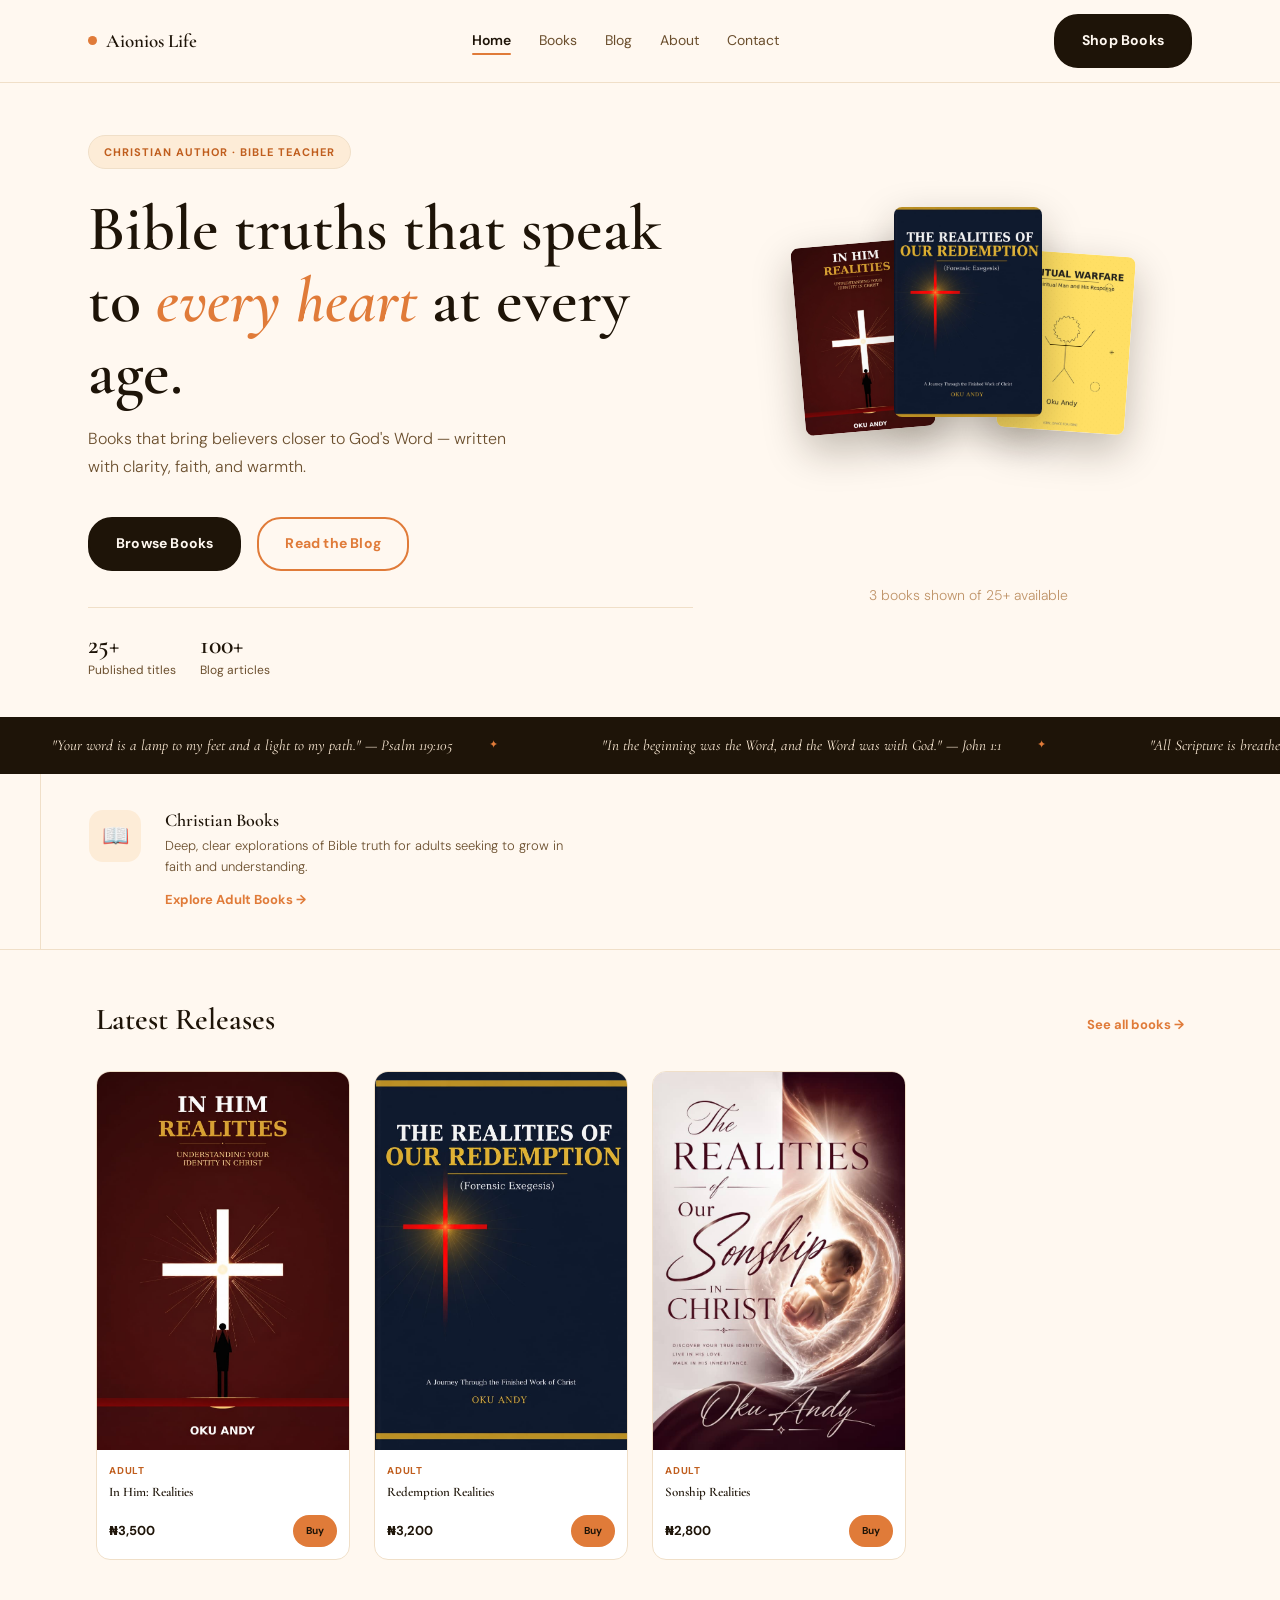
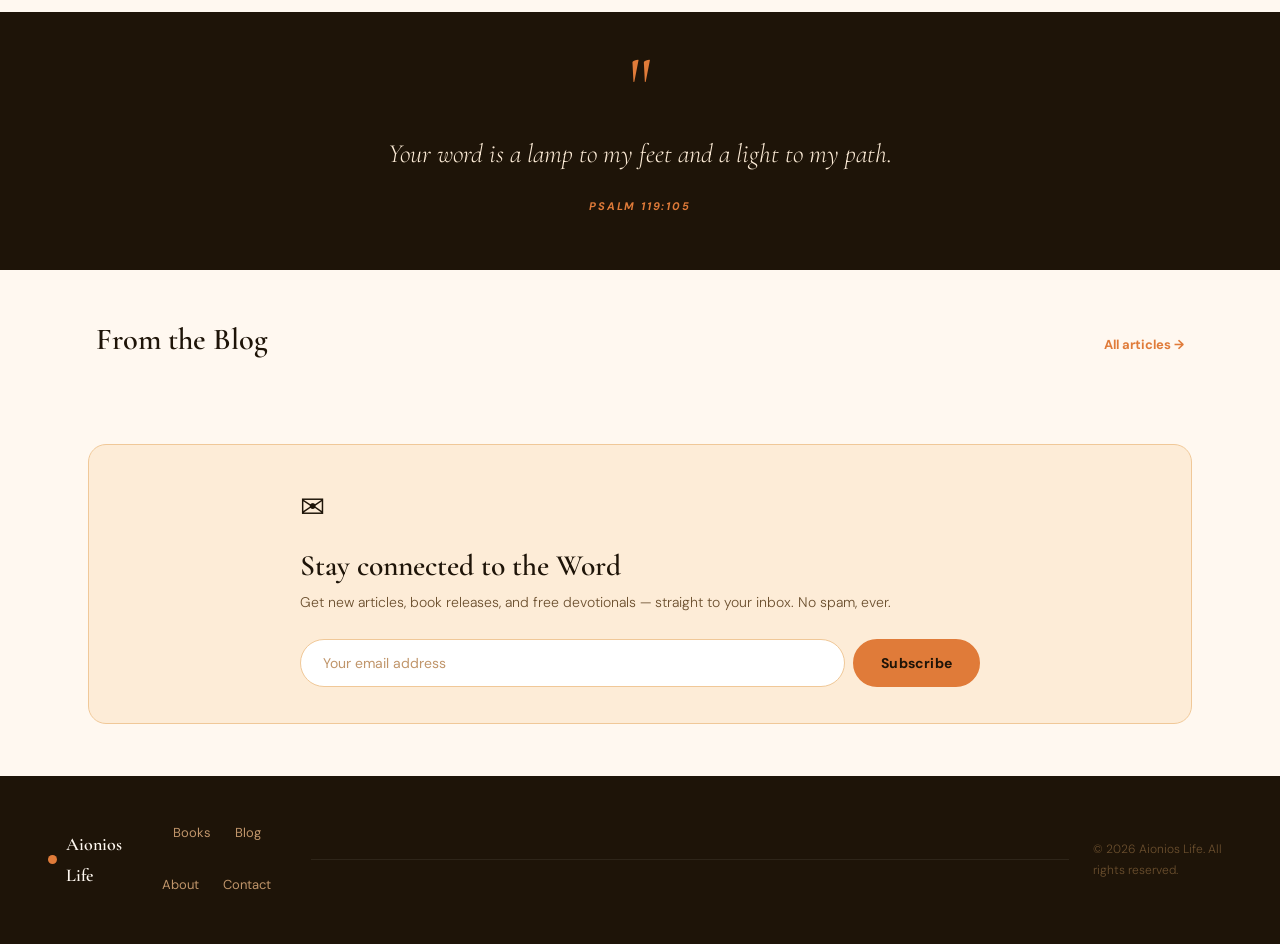
==== index.html @ 648981f2 "Initial commit: Aionios E-commerce and Blog project" ====
<!DOCTYPE html>
<html lang="en">
<head>
  <meta charset="UTF-8">
  <meta name="viewport" content="width=device-width, initial-scale=1.0">
  <title>Aionios Life — Bible Books for Adults | Nigerian Christian Author</title>
  <meta name="description" content="Aionios Life is the official website of a Nigerian Christian author. Discover Bible-based books for adult believers, read devotionals, and purchase directly.">
  <meta property="og:title" content="Aionios Life — Bible Books for Every Heart">
  <meta property="og:description" content="Bible truths that speak to every heart. Books for adult believers by a Nigerian Christian author.">
  <meta property="og:type" content="website">
  <link rel="preconnect" href="https://fonts.googleapis.com">
  <link rel="preconnect" href="https://fonts.gstatic.com" crossorigin>
  <link rel="stylesheet" href="css/style.css">
</head>
<body>

  <!-- ============================================================
       SITE HEADER / NAVIGATION
       ============================================================ -->
  <header class="site-header">
    <nav class="nav-inner" aria-label="Main navigation">
      <a href="index.html" class="nav-logo page-link" aria-label="Aionios Life — Home">
        <span class="logo-dot" aria-hidden="true"></span>
        Aionios Life
      </a>

      <!-- Desktop nav links (hidden on mobile) -->
      <div class="nav-links" role="list">
        <a href="index.html"   class="nav-link active page-link" role="listitem" aria-current="page">Home</a>
        <a href="books.html"   class="nav-link page-link" role="listitem">Books</a>
        <a href="blog.html"    class="nav-link page-link" role="listitem">Blog</a>
        <a href="about.html"   class="nav-link page-link" role="listitem">About</a>
        <a href="contact.html" class="nav-link page-link" role="listitem">Contact</a>
      </div>

      <a href="books.html" class="btn btn-primary nav-cta page-link">Shop Books</a>

      <!-- Hamburger (mobile only) -->
      <button class="nav-toggle" aria-label="Open menu" aria-expanded="false" aria-controls="mobileMenu" id="navToggle">
        <span class="nav-toggle-bar" aria-hidden="true"></span>
        <span class="nav-toggle-bar" aria-hidden="true"></span>
        <span class="nav-toggle-bar" aria-hidden="true"></span>
      </button>
    </nav>

    <!-- Mobile drawer -->
    <nav class="nav-mobile-menu closed" id="mobileMenu" aria-label="Mobile navigation" aria-hidden="true">
      <ul class="nav-mobile-links">
        <li><a href="index.html"   class="nav-mobile-link active page-link" aria-current="page">Home</a></li>
        <li><a href="books.html"   class="nav-mobile-link page-link">Books</a></li>
        <li><a href="blog.html"    class="nav-mobile-link page-link">Blog</a></li>
        <li><a href="about.html"   class="nav-mobile-link page-link">About</a></li>
        <li><a href="contact.html" class="nav-mobile-link page-link">Contact</a></li>
      </ul>
      <div class="nav-mobile-cta">
        <a href="books.html" class="btn btn-orange btn-block page-link">Shop Books</a>
      </div>
    </nav>
  </header>

  <!-- ============================================================
       MAIN CONTENT
       ============================================================ -->
  <main id="main-content">

    <!-- ── 1. HERO ────────────────────────────────────────────── -->
    <section class="hero" aria-labelledby="heroHeadline">
      <div class="hero-inner">

        <!-- Left: text content -->
        <div class="hero-left">
          <div class="hero-tag" aria-label="Author description">Christian Author · Bible Teacher</div>

          <h1 class="hero-headline" id="heroHeadline">
            Bible truths that speak to <em>every heart</em> at every age.
          </h1>

          <p class="hero-sub">
            Books that bring believers closer to God's Word — written with clarity, faith, and warmth.
          </p>

          <div class="hero-btns">
            <a href="books.html" class="btn btn-primary page-link">Browse Books</a>
            <a href="blog.html"  class="btn btn-secondary page-link">Read the Blog</a>
          </div>

          <!-- Stats row -->
          <div class="hero-stats" aria-label="Author statistics">
            <div class="hero-stat">
              <div class="hero-stat-num">25+</div>
              <div class="hero-stat-label">Published titles</div>
            </div>
            <!-- CHILDREN SECTION HIDDEN — restore hero-stat for book categories when re-enabled -->
            <div class="hero-stat">
              <div class="hero-stat-num">100+</div>
              <div class="hero-stat-label">Blog articles</div>
            </div>
          </div>
        </div>

        <!-- Right: book cover visual — real images, clickable -->
        <div class="hero-visual-wrap">
          <div class="hero-books" role="list" aria-label="Featured books">

            <!-- Book A — In Him Realities (tilted left) -->
            <a href="book-detail.html?slug=in-him-realities"
               class="hero-book hero-book--a page-link"
               role="listitem"
               aria-label="View In Him Realities">
              <img src="images/in him realities.jpeg"
                   alt="Book cover: In Him Realities"
                   loading="eager">
            </a>

            <!-- Book B — Redemption Realities (centre, front) -->
            <a href="book-detail.html?slug=redemption-realities"
               class="hero-book hero-book--b page-link"
               role="listitem"
               aria-label="View Redemption Realities">
              <img src="images/redemption realities.jpeg"
                   alt="Book cover: Redemption Realities"
                   loading="eager">
            </a>

            <!-- Book C — Spiritual Warfare (tilted right) -->
            <a href="book-detail.html?slug=spiritual-warfare"
               class="hero-book hero-book--c page-link"
               role="listitem"
               aria-label="View Spiritual Warfare">
              <img src="images/Spiritual warfare.jpeg"
                   alt="Book cover: Spiritual Warfare"
                   loading="eager">
            </a>

          </div>
          <p class="hero-book-caption">3 books shown of 25+ available</p>
        </div>


      </div>
    </section>

    <!-- ── 2. SCRIPTURE BANNER (MARQUEE) ──────────────────────── -->
    <div class="scripture-banner" aria-label="Scripture quote" role="marquee">
      <div class="marquee-track" aria-hidden="true">
        <!-- Quote repeated twice for seamless loop -->
        <span class="marquee-item">"Your word is a lamp to my feet and a light to my path." — Psalm 119:105</span>
        <span class="marquee-item">"In the beginning was the Word, and the Word was with God." — John 1:1</span>
        <span class="marquee-item">"All Scripture is breathed out by God and profitable for teaching." — 2 Timothy 3:16</span>
        <span class="marquee-item">"Your word is a lamp to my feet and a light to my path." — Psalm 119:105</span>
        <span class="marquee-item">"In the beginning was the Word, and the Word was with God." — John 1:1</span>
        <span class="marquee-item">"All Scripture is breathed out by God and profitable for teaching." — 2 Timothy 3:16</span>
      </div>
    </div>

    <!-- ── 3. CATEGORIES ──────────────────────────────────────── -->
    <section class="categories reveal" aria-labelledby="categoriesHeading">
      <h2 class="sr-only" id="categoriesHeading">Book Categories</h2>
      <div class="categories-inner">

        <!-- Adult books card -->
        <a href="books.html#adult-books" class="category-card page-link" aria-label="Explore Adult Christian Books">
          <div class="category-icon category-icon--adult" aria-hidden="true">📖</div>
          <div class="category-content">
            <h3 class="category-title">Christian Books</h3>
            <p class="category-desc">Deep, clear explorations of Bible truth for adults seeking to grow in faith and understanding.</p>
            <span class="category-link">Explore Adult Books →</span>
          </div>
        </a>

        <!-- CHILDREN'S BOOKS CATEGORY CARD — hidden per author request; restore when ready
        <a href="books.html#childrens-books" class="category-card page-link" aria-label="Explore Children's Books">
          <div class="category-icon category-icon--children" aria-hidden="true">🌟</div>
          <div class="category-content">
            <h3 class="category-title">Children's Books</h3>
            <p class="category-desc">Bright, simple stories that help children aged 3–10 encounter God's Word in a way they understand.</p>
            <span class="category-link">Explore Children's Books →</span>
          </div>
        </a>
        -->

      </div>
    </section>

    <!-- ── 4. FEATURED BOOKS ───────────────────────────────────── -->
    <section class="section-pad" aria-labelledby="featuredBooksTitle">
      <div class="container">
        <div class="section-header">
          <h2 class="section-title" id="featuredBooksTitle">Latest Releases</h2>
          <a href="books.html" class="section-link page-link">See all books →</a>
        </div>

        <div class="books-grid">

          <!-- Book 1 — In Him: Realities (real image) -->
          <a href="book-detail.html?slug=in-him-realities" class="book-card reveal-child page-link" data-category="adult">
            <div class="book-card-cover">
              <img src="images/in him realities.jpeg" alt="Book cover: In Him — Realities" loading="eager">
            </div>
            <div class="book-card-body">
              <span class="book-card-genre book-card-genre--adult">Adult</span>
              <h3 class="book-card-title">In Him: Realities</h3>
              <div class="book-card-footer">
                <span class="book-card-price">₦3,500</span>
                <span class="book-card-buy" aria-label="Buy In Him Realities">Buy</span>
              </div>
            </div>
          </a>

          <!-- Book 2 — Redemption Realities (real image) -->
          <a href="book-detail.html?slug=redemption-realities" class="book-card reveal-child page-link" data-category="adult">
            <div class="book-card-cover">
              <img src="images/redemption realities.jpeg" alt="Book cover: Redemption Realities" loading="eager">
            </div>
            <div class="book-card-body">
              <span class="book-card-genre book-card-genre--adult">Adult</span>
              <h3 class="book-card-title">Redemption Realities</h3>
              <div class="book-card-footer">
                <span class="book-card-price">₦3,200</span>
                <span class="book-card-buy" aria-label="Buy Redemption Realities">Buy</span>
              </div>
            </div>
          </a>

          <!-- Book 3 — Sonship Realities -->
          <a href="book-detail.html?slug=sonship-realities" class="book-card reveal-child page-link" data-category="adult">
            <div class="book-card-cover">
              <img src="images/sonship realities.jpeg" alt="Book cover: Sonship Realities" loading="eager">
            </div>
            <div class="book-card-body">
              <span class="book-card-genre book-card-genre--adult">Adult</span>
              <h3 class="book-card-title">Sonship Realities</h3>
              <div class="book-card-footer">
                <span class="book-card-price">₦2,800</span>
                <span class="book-card-buy" aria-label="Buy Sonship Realities">Buy</span>
              </div>
            </div>
          </a>

          <!-- CHILDREN'S BOOK CARDS — hidden per author request; restore when ready
          <a href="book-detail.html?slug=bible-tales-for-little-hearts" class="book-card reveal-child page-link" data-category="children">
            <div class="book-card-cover">
              <div class="book-cover-placeholder" style="background-color: #2a4a2e;">
                <div class="book-cover-placeholder-title" style="color: #c8e6c9;">Bible Tales for Little Hearts</div>
              </div>
            </div>
            <div class="book-card-body">
              <span class="book-card-genre book-card-genre--children">Children</span>
              <h3 class="book-card-title">Bible Tales for Little Hearts</h3>
              <div class="book-card-footer">
                <span class="book-card-price">₦2,000</span>
                <span class="book-card-buy" aria-label="Buy Bible Tales for Little Hearts">Buy</span>
              </div>
            </div>
          </a>

          <a href="book-detail.html?slug=gods-big-promise" class="book-card reveal-child page-link" data-category="children">
            <div class="book-card-cover">
              <div class="book-cover-placeholder" style="background-color: #c05e1e;">
                <div class="book-cover-placeholder-title" style="color: #fff8f0;">God's Big Promise</div>
              </div>
            </div>
            <div class="book-card-body">
              <span class="book-card-genre book-card-genre--children">Children</span>
              <h3 class="book-card-title">God's Big Promise</h3>
              <div class="book-card-footer">
                <span class="book-card-price">₦2,200</span>
                <span class="book-card-buy" aria-label="Buy God's Big Promise">Buy</span>
              </div>
            </div>
          </a>
          -->

        </div>
      </div>
    </section>

    <!-- ── 5. SCRIPTURE QUOTE BLOCK ───────────────────────────── -->
    <section class="scripture-quote reveal" aria-labelledby="quoteText">
      <div class="scripture-quote-inner">
        <span class="scripture-quote-mark" aria-hidden="true">"</span>
        <blockquote>
          <p class="scripture-quote-text" id="quoteText">
            Your word is a lamp to my feet and a light to my path.
          </p>
          <footer>
            <cite class="scripture-quote-ref">Psalm 119:105</cite>
          </footer>
        </blockquote>
      </div>
    </section>

    <!-- ── 6. BLOG PREVIEW ────────────────────────────────────── -->
    <section class="section-pad" aria-labelledby="blogPreviewTitle">
      <div class="container">
        <div class="section-header">
          <h2 class="section-title" id="blogPreviewTitle">From the Blog</h2>
          <a href="blog.html" class="section-link page-link">All articles →</a>
        </div>

        <div class="articles-grid" id="homeArticlesGrid">
        </div>
      </div>
    </section>

    <!-- ── 7. NEWSLETTER ──────────────────────────────────────── -->
    <section class="newsletter reveal" aria-labelledby="newsletterTitle">
      <div class="newsletter-inner">
        <span class="newsletter-icon" aria-hidden="true">✉️</span>
        <h2 class="newsletter-title" id="newsletterTitle">Stay connected to the Word</h2>
        <p class="newsletter-desc">Get new articles, book releases, and free devotionals — straight to your inbox. No spam, ever.</p>
        <!-- Replace action with your Mailchimp embed form URL -->
        <form class="newsletter-form" action="#mailchimp-action" method="post" id="newsletterForm" novalidate>
          <label for="newsletterEmail" class="sr-only">Your email address</label>
          <input
            type="email"
            id="newsletterEmail"
            name="EMAIL"
            class="newsletter-input"
            placeholder="Your email address"
            required
            aria-required="true"
          >
          <button type="submit" class="btn btn-orange">Subscribe</button>
        </form>
      </div>
    </section>

  </main>

  <!-- ============================================================
       SITE FOOTER
       ============================================================ -->
  <footer class="site-footer">
    <div class="footer-inner">
      <a href="index.html" class="footer-logo page-link" aria-label="Aionios Life — Home">
        <span class="logo-dot" aria-hidden="true"></span>
        Aionios Life
      </a>
      <nav class="footer-nav" aria-label="Footer navigation">
        <a href="books.html"   class="footer-link page-link">Books</a>
        <a href="blog.html"    class="footer-link page-link">Blog</a>
        <a href="about.html"   class="footer-link page-link">About</a>
        <a href="contact.html" class="footer-link page-link">Contact</a>
      </nav>
      <hr class="footer-divider">
      <p class="footer-copy">© 2026 Aionios Life. All rights reserved.</p>
    </div>
  </footer>

  <!-- ============================================================
       SCRIPTS
       nav.js runs on every page — mobile menu + scroll header
       ============================================================ -->
  <script src="js/home.js" defer></script>
  <script src="js/nav.js" defer></script>
  <script src="js/reveal.js" defer></script>

</body>
</html>
---- css/style.css ----
/* ============================================================
   AIONIOS LIFE — Shared Stylesheet
   Mobile-first. All breakpoints use min-width only.
   Fonts: Cormorant Garamond (serif) · DM Sans (body/UI)
   ============================================================ */

@import url('https://fonts.googleapis.com/css2?family=Cormorant+Garamond:ital,wght@0,400;0,500;0,600;1,400;1,600&family=DM+Sans:wght@300;400;500;700&display=swap');

/* ============================================================
   CSS Custom Properties
   ============================================================ */
:root {
  /* — Colors — */
  --color-cream:        #fff8f0;
  --color-cream-mid:    #fdf4ea;
  --color-cream-deep:   #fdecd7;
  --color-border:       #f0dfc8;
  --color-border-mid:   #f0c898;
  --color-ink:          #1e1408;
  --color-ink-mid:      #6b4f2e;
  --color-ink-light:    #c0956a;
  --color-orange:       #e07b39;
  --color-orange-dark:  #c05e1e;
  --color-orange-pale:  #fdecd7;
  --color-green-deep:   #2a4a2e;
  --color-green-pale:   #e8f5e9;

  /* — Typography — */
  --font-serif:  'Cormorant Garamond', Georgia, serif;
  --font-sans:   'DM Sans', system-ui, -apple-system, sans-serif;

  /* — Border Radius — */
  --radius-pill:    24px;
  --radius-card:    14px;
  --radius-book:    4px;
  --radius-avatar:  50%;
  --radius-section: 18px;

  /* — Spacing Scale — */
  --space-xs: 8px;
  --space-sm: 16px;
  --space-md: 24px;
  --space-lg: 36px;
  --space-xl: 52px;

  /* — Container — */
  --container-max: 1200px;
  --container-pad: var(--space-sm);

  /* — Sticky nav height — update this if nav padding changes —
     nav-inner padding: 14px top + 14px bottom + 48px min-height link
     + 1px border-bottom = 77px                                       */
  --header-height: 77px;
}

/* ============================================================
   Reset & Base
   ============================================================ */
*, *::before, *::after {
  box-sizing: border-box;
  margin: 0;
  padding: 0;
}

html {
  scroll-behavior: smooth;
}

body {
  font-family: var(--font-sans);
  background-color: var(--color-cream);
  color: var(--color-ink);
  font-size: 15px;
  line-height: 1.7;
  overflow-x: hidden;
  -webkit-font-smoothing: antialiased;
  -moz-osx-font-smoothing: grayscale;
}

/* Page transition fade-out — JS toggles this */
body.page-exit {
  opacity: 0;
  transition: opacity 0.3s ease;
}

img {
  width: 100%;
  height: auto;
  display: block;
}

a {
  color: inherit;
  text-decoration: none;
}

ul, ol {
  list-style: none;
}

button {
  font-family: var(--font-sans);
  cursor: pointer;
}

input, select, textarea {
  font-family: var(--font-sans);
}

/* ============================================================
   Typography
   ============================================================ */
h1, h2, h3, h4, h5, h6 {
  font-family: var(--font-serif);
  font-weight: 600;
  line-height: 1.2;
  color: var(--color-ink);
}

p {
  font-size: 15px;
  line-height: 1.75;
  color: var(--color-ink-mid);
  font-weight: 300;
}

/* ============================================================
   Utility Classes
   ============================================================ */
.container {
  width: 100%;
  max-width: var(--container-max);
  margin: 0 auto;
  padding: 0 var(--container-pad);
}

.sr-only {
  position: absolute;
  width: 1px;
  height: 1px;
  padding: 0;
  margin: -1px;
  overflow: hidden;
  clip: rect(0, 0, 0, 0);
  white-space: nowrap;
  border: 0;
}

.btn-block { width: 100%; }

/* Modifier variants — replace inline styles */
.container--narrow             { max-width: 740px; }
.section-title--spaced         { margin-bottom: var(--space-md); }
.page-hero--compact            { padding-bottom: var(--space-sm); }
.breadcrumb--spaced            { margin-bottom: var(--space-md); }
.contact-email-link            { color: var(--color-orange); transition: color 0.2s ease; }
.contact-email-link:hover      { color: var(--color-orange-dark); }

/* ============================================================
   @keyframes Animations
   ============================================================ */
@keyframes fadeUp {
  from {
    opacity: 0;
    transform: translateY(28px);
  }
  to {
    opacity: 1;
    transform: translateY(0);
  }
}

@keyframes marquee {
  from { transform: translateX(0); }
  to   { transform: translateX(-50%); }
}

@keyframes scaleIn {
  from { opacity: 0; transform: scale(0.94); }
  to   { opacity: 1; transform: scale(1); }
}

/* ============================================================
   Scroll Reveal — JS toggles .visible on scroll
   ============================================================ */
.reveal {
  opacity: 0;
  transform: translateY(32px);
  transition: opacity 0.6s ease, transform 0.6s ease;
}
.reveal.visible {
  opacity: 1;
  transform: translateY(0);
}

.reveal-child {
  opacity: 0;
  transform: translateY(24px);
  transition: opacity 0.5s ease, transform 0.5s ease;
}
.reveal-child.visible {
  opacity: 1;
  transform: translateY(0);
}
.reveal-child:nth-child(1) { transition-delay: 0s; }
.reveal-child:nth-child(2) { transition-delay: 0.1s; }
.reveal-child:nth-child(3) { transition-delay: 0.2s; }
.reveal-child:nth-child(4) { transition-delay: 0.3s; }
.reveal-child:nth-child(5) { transition-delay: 0.4s; }
.reveal-child:nth-child(6) { transition-delay: 0.5s; }

/* ============================================================
   Reduced Motion Override
   ============================================================ */
@media (prefers-reduced-motion: reduce) {
  *, *::before, *::after {
    animation-duration: 0.01ms !important;
    transition-duration: 0.01ms !important;
    animation-delay: 0s !important;
  }
}

/* ============================================================
   Buttons
   ============================================================ */
.btn {
  display: inline-flex;
  align-items: center;
  justify-content: center;
  gap: var(--space-xs);
  font-family: var(--font-sans);
  font-size: 14px;
  font-weight: 700;
  letter-spacing: 0.2px;
  padding: 13px 26px;
  border-radius: var(--radius-pill);
  border: 2px solid transparent;
  cursor: pointer;
  min-height: 48px;
  text-decoration: none;
  white-space: nowrap;
  transition: transform 0.2s ease, background-color 0.2s ease,
              box-shadow 0.2s ease, color 0.2s ease, border-color 0.2s ease;
}
.btn:hover  { transform: scale(1.03); }
.btn:active { transform: scale(0.98); }

.btn-primary {
  background-color: var(--color-ink);
  color: var(--color-cream);
  border-color: var(--color-ink);
}
.btn-primary:hover {
  background-color: #2e2010;
  border-color: #2e2010;
}

.btn-secondary {
  background-color: transparent;
  border-color: var(--color-orange);
  color: var(--color-orange);
}
.btn-secondary:hover {
  background-color: var(--color-orange-pale);
  border-color: var(--color-orange-dark);
  color: var(--color-orange-dark);
}

.btn-orange {
  background-color: var(--color-orange);
  color: var(--color-ink);
  border-color: var(--color-orange);
}
.btn-orange:hover {
  background-color: var(--color-orange-dark);
  border-color: var(--color-orange-dark);
  color: var(--color-cream);
  box-shadow: 0 4px 20px rgba(224, 123, 57, 0.35);
}

.btn-outline-dark {
  background-color: transparent;
  border-color: var(--color-ink);
  color: var(--color-ink);
}
.btn-outline-dark:hover {
  background-color: var(--color-ink);
  color: var(--color-cream);
}

/* ============================================================
   Site Header & Navigation
   ============================================================ */
.site-header {
  position: sticky;
  top: 0;
  z-index: 100;
  background-color: rgba(255, 248, 240, 0.97);
  backdrop-filter: blur(14px);
  -webkit-backdrop-filter: blur(14px);
  border-bottom: 1px solid var(--color-border);
}

/* to see the .scrolled state visually */
.site-header.scrolled { box-shadow: 0 2px 16px rgba(0,0,0,0.08); }

.nav-inner {
  display: flex;
  align-items: center;
  justify-content: space-between;
  padding: 14px var(--container-pad);
  max-width: var(--container-max);
  margin: 0 auto;
  gap: var(--space-sm);
}

.nav-logo {
  font-family: var(--font-serif);
  font-size: 19px;
  font-weight: 600;
  color: var(--color-ink);
  display: flex;
  align-items: center;
  gap: 9px;
  text-decoration: none;
  flex-shrink: 0;
  transition: opacity 0.2s ease;
}
.nav-logo:hover { opacity: 0.8; }

.logo-dot {
  width: 9px;
  height: 9px;
  border-radius: 50%;
  background-color: var(--color-orange);
  flex-shrink: 0;
  display: inline-block;
}

/* Desktop nav links — hidden on mobile, shown at 960px */
.nav-links {
  display: none;
  align-items: center;
  gap: 28px;
}

.nav-link {
  font-family: var(--font-sans);
  font-size: 14px;
  font-weight: 400;
  color: var(--color-ink-mid);
  text-decoration: none;
  transition: color 0.2s ease;
  min-height: 48px;
  display: inline-flex;
  align-items: center;
  position: relative;
}
.nav-link::after {
  content: '';
  position: absolute;
  bottom: 10px;
  left: 0;
  width: 0;
  height: 2px;
  background-color: var(--color-orange);
  border-radius: 2px;
  transition: width 0.25s ease;
}
.nav-link:hover        { color: var(--color-ink); }
.nav-link:hover::after { width: 100%; }
.nav-link.active {
  color: var(--color-ink);
  font-weight: 600;
}
.nav-link.active::after { width: 100%; }

/* Desktop nav CTA — hidden on mobile */
.nav-cta { display: none; }

/* Hamburger button */
.nav-toggle {
  background: none;
  border: none;
  cursor: pointer;
  padding: 10px;
  min-height: 48px;
  min-width: 48px;
  display: flex;
  flex-direction: column;
  align-items: center;
  justify-content: center;
  gap: 5px;
  border-radius: 10px;
  transition: background-color 0.2s ease;
}
.nav-toggle:hover { background-color: var(--color-cream-deep); }

.nav-toggle-bar {
  width: 22px;
  height: 2px;
  background-color: var(--color-ink);
  border-radius: 2px;
  display: block;
  transition: transform 0.3s ease, opacity 0.3s ease, width 0.3s ease;
}

/* Mobile drawer */
.nav-mobile-menu {
  max-height: 0;
  overflow: hidden;
  transition: max-height 0.4s ease;
  background-color: var(--color-cream);
  border-top: 1px solid var(--color-border);
}
.nav-mobile-menu.open { max-height: 400px; }

.nav-mobile-links {
  display: flex;
  flex-direction: column;
  padding: var(--space-xs) var(--container-pad) var(--space-sm);
}

.nav-mobile-link {
  font-family: var(--font-sans);
  font-size: 16px;
  font-weight: 400;
  color: var(--color-ink-mid);
  text-decoration: none;
  padding: 14px 0;
  border-bottom: 1px solid var(--color-border);
  transition: color 0.2s ease;
  min-height: 48px;
  display: flex;
  align-items: center;
}
.nav-mobile-link:hover  { color: var(--color-orange); }
.nav-mobile-link.active { color: var(--color-ink); font-weight: 600; }
.nav-mobile-link:last-of-type { border-bottom: none; }

.nav-mobile-cta {
  padding: var(--space-sm) var(--container-pad) var(--space-md);
}

/* ============================================================
   Site Footer
   ============================================================ */
.site-footer {
  background-color: var(--color-ink);
  padding: var(--space-lg) var(--container-pad);
}

.footer-inner {
  max-width: var(--container-max);
  margin: 0 auto;
  display: flex;
  flex-direction: column;
  align-items: center;
  gap: var(--space-md);
  text-align: center;
}

.footer-logo {
  font-family: var(--font-serif);
  font-size: 18px;
  font-weight: 600;
  color: var(--color-cream);
  display: flex;
  align-items: center;
  gap: 9px;
  text-decoration: none;
}

.footer-nav {
  display: flex;
  flex-wrap: wrap;
  justify-content: center;
  gap: var(--space-xs) var(--space-md);
}

.footer-link {
  font-size: 13px;
  color: var(--color-ink-light);
  text-decoration: none;
  transition: color 0.2s ease;
  min-height: 44px;
  display: inline-flex;
  align-items: center;
}
.footer-link:hover { color: var(--color-cream); }

.footer-divider {
  width: 100%;
  border: none;
  border-top: 1px solid rgba(255, 255, 255, 0.07);
}

.footer-copy {
  font-size: 12px;
  color: var(--color-ink-mid);
  font-weight: 300;
}

/* ============================================================
   Section Utilities
   ============================================================ */
.section-pad      { padding: var(--space-xl) var(--container-pad); }
.section-pad-sm   { padding: var(--space-lg) var(--container-pad); }

.section-header {
  display: flex;
  align-items: baseline;
  justify-content: space-between;
  margin-bottom: var(--space-md);
  gap: var(--space-sm);
}

.section-title {
  font-family: var(--font-serif);
  font-size: clamp(1.3rem, 4vw, 1.9rem);
  font-weight: 600;
  color: var(--color-ink);
}

.section-link {
  font-size: 13px;
  font-weight: 700;
  color: var(--color-orange);
  text-decoration: none;
  white-space: nowrap;
  transition: color 0.2s ease;
  min-height: 44px;
  display: inline-flex;
  align-items: center;
}
.section-link:hover { color: var(--color-orange-dark); }

.wave-divider {
  height: 4px;
  background: linear-gradient(90deg, var(--color-orange) 0%, #f0a060 50%, var(--color-cream-deep) 100%);
}

/* ============================================================
   Page Hero (sub-pages)
   ============================================================ */
.page-hero {
  background-color: var(--color-cream-mid);
  padding: var(--space-xl) var(--container-pad) var(--space-lg);
  border-bottom: 1px solid var(--color-border);
}

.page-hero-inner {
  max-width: var(--container-max);
  margin: 0 auto;
}

.breadcrumb {
  font-size: 12px;
  color: var(--color-ink-light);
  margin-bottom: var(--space-sm);
  font-weight: 400;
  display: flex;
  align-items: center;
  gap: 6px;
  flex-wrap: wrap;
}
.breadcrumb a {
  color: var(--color-orange);
  text-decoration: none;
  transition: color 0.2s ease;
}
.breadcrumb a:hover { text-decoration: underline; }

.page-hero-title {
  font-family: var(--font-serif);
  font-size: clamp(2rem, 6vw, 3.2rem);
  font-weight: 600;
  color: var(--color-ink);
  margin-bottom: var(--space-sm);
}

.page-hero-desc {
  font-size: 16px;
  color: var(--color-ink-mid);
  font-weight: 300;
  max-width: 520px;
  line-height: 1.7;
}

/* ============================================================
   Hero Section (index.html)
   ============================================================ */
.hero {
  max-width: var(--container-max);
  margin: 0 auto;
  padding: var(--space-xl) var(--container-pad) var(--space-lg);
}

.hero-inner {
  display: flex;
  flex-direction: column;
  gap: var(--space-lg);
}

/* Page-load animations — staggered fadeUp */
.hero-tag {
  display: inline-flex;
  align-items: center;
  gap: 7px;
  background-color: var(--color-cream-deep);
  border: 1px solid var(--color-border);
  color: var(--color-orange-dark);
  font-size: 11px;
  font-weight: 700;
  letter-spacing: 1px;
  text-transform: uppercase;
  padding: 7px 15px;
  border-radius: var(--radius-pill);
  margin-bottom: var(--space-md);
  animation: fadeUp 0.7s ease both;
  animation-delay: 0s;
  align-self: flex-start;
}

.hero-headline {
  font-family: var(--font-serif);
  font-size: clamp(2.3rem, 7.5vw, 4rem);
  font-weight: 600;
  line-height: 1.12;
  color: var(--color-ink);
  margin-bottom: var(--space-sm);
  animation: fadeUp 0.7s ease both;
  animation-delay: 0.15s;
}

.hero-headline em {
  color: var(--color-orange);
  font-style: italic;
}

.hero-sub {
  font-size: 16px;
  line-height: 1.78;
  color: var(--color-ink-mid);
  font-weight: 300;
  max-width: 430px;
  margin-bottom: var(--space-lg);
  animation: fadeUp 0.7s ease both;
  animation-delay: 0.3s;
}

.hero-btns {
  display: flex;
  flex-wrap: wrap;
  gap: var(--space-sm);
  margin-bottom: var(--space-lg);
  animation: fadeUp 0.7s ease both;
  animation-delay: 0.45s;
}

.hero-stats {
  display: flex;
  gap: var(--space-md);
  padding-top: var(--space-md);
  border-top: 1px solid var(--color-border);
}

.hero-stat-num {
  font-family: var(--font-serif);
  font-size: 26px;
  font-weight: 600;
  color: var(--color-ink);
  line-height: 1;
}

.hero-stat-label {
  font-size: 12px;
  color: var(--color-ink-mid);
  font-weight: 400;
  margin-top: 2px;
}

/* CSS Book spines (pure CSS — no images) */
.hero-visual-wrap {
  display: flex;
  flex-direction: column;
  align-items: center;
  gap: var(--space-sm);
  animation: fadeUp 0.7s ease both;
  animation-delay: 0.3s;
}

.hero-books {
  position: relative;
  width: 340px;
  height: 360px;
  flex-shrink: 0;
}

/* Each hero book is now an <a> link containing a cover <img> */
.hero-book {
  position: absolute;
  border-radius: 8px;
  overflow: hidden;                              /* clips the image to the rounded corners */
  box-shadow: 0 16px 40px rgba(30, 20, 8, 0.28);
  display: block;
  transition: transform 0.3s ease, box-shadow 0.3s ease;
  cursor: pointer;
}

/* Hero covers — fill the card completely */
.hero-book img {
  width: 100%;
  height: 100%;
  object-fit: cover;
  display: block;
}

/* Lift effect on hover */
.hero-book:hover {
  box-shadow: 0 24px 52px rgba(30, 20, 8, 0.38);
  transform: translateY(-6px) !important;        /* override the rotate so it lifts cleanly */
}

/* Individual book sizes & positions */
.hero-book--a {
  width: 130px;
  height: 188px;
  left: 0;
  top: 36px;
  transform: rotate(-5deg);
}

.hero-book--b {
  width: 148px;
  height: 210px;
  left: 96px;
  top: 0;
  z-index: 2;
}

.hero-book--c {
  width: 128px;
  height: 178px;
  left: 204px;
  top: 46px;
  transform: rotate(4deg);
}

.hero-book-caption {
  font-family: var(--font-sans);
  font-size: 14px;
  font-style: normal;
  color: var(--color-ink-light);
  text-align: center;
}

/* ============================================================
   Scripture Banner (Marquee)
   ============================================================ */
.scripture-banner {
  background-color: var(--color-ink);
  overflow: hidden;
  white-space: nowrap;
  padding: 16px 0;
  /* border-top: 3px solid var(--color-orange);
  border-bottom: 3px solid var(--color-orange); */
}

.marquee-track {
  display: flex;
  animation: marquee 28s linear infinite;
  width: max-content;
}

.marquee-item {
  font-family: var(--font-serif);
  font-size: 15px;
  font-style: italic;
  color: var(--color-cream-deep);
  padding: 0 var(--space-xl);
  display: inline-flex;
  align-items: center;
  gap: var(--space-lg);
}

.marquee-item::after {
  content: '✦';
  color: var(--color-orange);
  font-style: normal;
  font-size: 11px;
}

/* ============================================================
   Category Cards
   ============================================================ */
.categories {
  border-bottom: 1px solid var(--color-border);
}

.categories-inner {
  max-width: var(--container-max);
  margin: 0 auto;
  display: grid;
  grid-template-columns: 1fr;
}

.category-card {
  padding: var(--space-lg) var(--container-pad);
  display: flex;
  align-items: flex-start;
  gap: var(--space-md);
  border-bottom: 1px solid var(--color-border);
  cursor: pointer;
  transition: background-color 0.25s ease;
  text-decoration: none;
  min-height: 48px;
}
.category-card:hover     { background-color: var(--color-cream-mid); }
.category-card:last-child { border-bottom: none; }

.category-icon {
  width: 52px;
  height: 52px;
  border-radius: var(--radius-card);
  display: flex;
  align-items: center;
  justify-content: center;
  font-size: 22px;
  flex-shrink: 0;
}
.category-icon--adult    { background-color: var(--color-orange-pale); }
.category-icon--children { background-color: var(--color-green-pale); }

.category-content { flex: 1; }

.category-title {
  font-family: var(--font-serif);
  font-size: 18px;
  font-weight: 600;
  color: var(--color-ink);
  margin-bottom: 4px;
}

.category-desc {
  font-size: 13px;
  color: var(--color-ink-mid);
  line-height: 1.6;
  font-weight: 300;
  margin-bottom: 10px;
}

.category-link {
  font-size: 13px;
  font-weight: 700;
  color: var(--color-orange);
  display: inline-flex;
  align-items: center;
  gap: 4px;
  transition: color 0.2s ease, gap 0.2s ease;
}
.category-card:hover .category-link { color: var(--color-orange-dark); gap: 8px; }

/* ============================================================
   Books Grid & Cards
   ============================================================ */
.books-grid {
  display: grid;
  grid-template-columns: repeat(2, 1fr);
  gap: var(--space-sm);
}

.book-card {
  background-color: white;
  border-radius: var(--radius-card);
  border: 1px solid var(--color-border);
  overflow: hidden;
  cursor: pointer;
  transition: transform 0.3s ease, box-shadow 0.3s ease;
  text-decoration: none;
  display: flex;
  flex-direction: column;
}
.book-card:hover {
  transform: translateY(-6px);
  box-shadow: 0 14px 36px rgba(30, 20, 8, 0.12);
}

.book-card-cover {
  width: 100%;
  overflow: hidden;
  position: relative;
  display: flex;
  align-items: center;
  justify-content: center;
  background-color: var(--color-cream-mid); /* neutral bg for contain letterboxing */
}

.book-card-cover img {
  width: 100%;
  height: auto;          /* let the image determine its own height — no cropping */
  object-fit: contain;
  display: block;
}

/* Coloured placeholder cover (for books without photos) */
.book-cover-placeholder {
  width: 100%;
  height: 100%;
  display: flex;
  flex-direction: column;
  align-items: center;
  justify-content: center;
  padding: var(--space-sm);
  gap: 8px;
}

.book-cover-placeholder-title {
  font-family: var(--font-serif);
  font-size: 11px;
  text-align: center;
  line-height: 1.4;
  letter-spacing: 0.3px;
}

.book-card-body {
  padding: 12px;
  flex: 1;
  display: flex;
  flex-direction: column;
  gap: 5px;
}

.book-card-genre {
  font-size: 10px;
  font-weight: 700;
  letter-spacing: 0.8px;
  text-transform: uppercase;
}
.book-card-genre--adult    { color: var(--color-orange-dark); }
.book-card-genre--children { color: var(--color-green-deep); }

.book-card-title {
  font-family: var(--font-serif);
  font-size: 13px;
  font-weight: 600;
  color: var(--color-ink);
  line-height: 1.35;
}

.book-card-footer {
  display: flex;
  justify-content: space-between;
  align-items: center;
  margin-top: auto;
  padding-top: 8px;
}

.book-card-price {
  font-size: 13px;
  font-weight: 700;
  color: var(--color-ink);
  font-family: var(--font-sans);
}

.book-card-buy {
  font-family: var(--font-sans);
  font-size: 10px;
  font-weight: 700;
  background-color: var(--color-orange);
  color: var(--color-ink);
  padding: 6px 13px;
  border-radius: var(--radius-pill);
  border: none;
  cursor: pointer;
  min-height: 32px;
  display: inline-flex;
  align-items: center;
  transition: background-color 0.2s ease, color 0.2s ease;
  text-decoration: none;
}
.book-card-buy:hover {
  background-color: var(--color-orange-dark);
  color: var(--color-cream);
}

/* Books page sections */
.books-section {
  max-width: var(--container-max);
  margin: 0 auto;
  padding: var(--space-lg) var(--container-pad);
}

.books-section-label {
  font-family: var(--font-sans);
  font-size: 11px;
  font-weight: 700;
  letter-spacing: 1.5px;
  text-transform: uppercase;
  color: var(--color-ink-light);
  margin-bottom: var(--space-md);
  display: flex;
  align-items: center;
  gap: var(--space-sm);
}
.books-section-label::after {
  content: '';
  flex: 1;
  height: 1px;
  background-color: var(--color-border);
}

/* ============================================================
   Filter Bar
   ============================================================ */
.filter-bar {
  background-color: var(--color-cream);
  border-top: 1px solid var(--color-border);
  border-bottom: 1px solid var(--color-border);
  position: sticky;
  top: var(--header-height);
  z-index: 90;
  padding: var(--space-sm) var(--container-pad);
}

.filter-inner {
  max-width: var(--container-max);
  margin: 0 auto;
  display: flex;
  flex-wrap: wrap;
  gap: var(--space-xs);
}

.filter-btn {
  font-family: var(--font-sans);
  font-size: 13px;
  font-weight: 600;
  color: var(--color-ink-mid);
  background-color: white;
  border: 1.5px solid var(--color-border);
  border-radius: var(--radius-pill);
  padding: 8px 18px;
  cursor: pointer;
  min-height: 40px;
  transition: all 0.2s ease;
}
.filter-btn:hover {
  border-color: var(--color-orange);
  color: var(--color-orange);
}
.filter-btn.active {
  background-color: var(--color-ink);
  border-color: var(--color-ink);
  color: var(--color-cream);
}

/* ============================================================
   Scripture Quote Block
   ============================================================ */
.scripture-quote {
  background-color: var(--color-ink);
  padding: var(--space-xl) var(--container-pad);
  text-align: center;
}

.scripture-quote-inner {
  max-width: 640px;
  margin: 0 auto;
}

.scripture-quote-mark {
  font-family: var(--font-serif);
  font-size: 80px;
  color: var(--color-orange);
  line-height: 0.55;
  display: block;
  margin-bottom: var(--space-md);
}

.scripture-quote-text {
  font-family: var(--font-serif);
  font-size: clamp(1.2rem, 3.5vw, 1.65rem);
  font-style: italic;
  color: var(--color-cream-deep);
  line-height: 1.72;
  margin-bottom: var(--space-sm);
}

.scripture-quote-ref {
  font-size: 11px;
  font-weight: 700;
  letter-spacing: 1.8px;
  text-transform: uppercase;
  color: var(--color-orange);
}

/* ============================================================
   Blog / Article Cards
   ============================================================ */
.articles-grid {
  display: grid;
  grid-template-columns: 1fr;
  gap: var(--space-sm);
}

.article-card {
  background-color: white;
  border-radius: var(--radius-card);
  border: 1px solid var(--color-border);
  overflow: hidden;
  transition: transform 0.3s ease, box-shadow 0.3s ease;
  text-decoration: none;
  display: flex;
  flex-direction: column;
}
.article-card:hover {
  transform: translateY(-4px);
  box-shadow: 0 8px 28px rgba(30, 20, 8, 0.1);
}

.article-card-image {
  width: 100%;
  aspect-ratio: 16 / 9;
  overflow: hidden;
  display: flex;
  align-items: center;
  justify-content: center;
  flex-shrink: 0;
}
.article-card-image img { object-fit: cover; height: 100%; }

.article-card-body {
  padding: 16px;
  flex: 1;
  display: flex;
  flex-direction: column;
  gap: 7px;
}

.article-card-tag {
  display: inline-block;
  font-size: 10px;
  font-weight: 700;
  letter-spacing: 0.5px;
  text-transform: uppercase;
  padding: 4px 10px;
  border-radius: var(--radius-pill);
  align-self: flex-start;
}
.article-card-tag--bible-study { background-color: var(--color-cream-deep); color: var(--color-orange-dark); }
.article-card-tag--devotional  { background-color: var(--color-cream-deep); color: var(--color-orange-dark); }
.article-card-tag--parents     { background-color: var(--color-green-pale);  color: var(--color-green-deep);  }
.article-card-tag--faith       { background-color: var(--color-cream-mid);   color: var(--color-ink-mid);     }

.article-card-title {
  font-family: var(--font-serif);
  font-size: 15px;
  font-weight: 600;
  color: var(--color-ink);
  line-height: 1.4;
}

.article-card-meta {
  font-size: 11px;
  color: var(--color-ink-light);
  font-weight: 400;
  margin-top: auto;
}

/* Featured article (blog.html) */
.featured-article {
  background-color: white;
  border-radius: var(--radius-card);
  border: 1px solid var(--color-border);
  overflow: hidden;
  margin-bottom: var(--space-md);
  text-decoration: none;
  display: block;
  transition: box-shadow 0.3s ease;
}
.featured-article:hover {
  box-shadow: 0 14px 44px rgba(30, 20, 8, 0.12);
}

.featured-article-image {
  width: 100%;
  aspect-ratio: 16 / 8;
  overflow: hidden;
  display: flex;
  align-items: center;
  justify-content: center;
}

.featured-article-body { padding: var(--space-md); }

.featured-article-title {
  font-family: var(--font-serif);
  font-size: clamp(1.2rem, 4vw, 1.85rem);
  font-weight: 600;
  color: var(--color-ink);
  line-height: 1.28;
  margin: var(--space-sm) 0;
}

.featured-article-excerpt {
  font-size: 14px;
  color: var(--color-ink-mid);
  font-weight: 300;
  line-height: 1.72;
  margin-bottom: var(--space-sm);
}

.featured-article-meta {
  font-size: 12px;
  color: var(--color-ink-light);
}

/* ============================================================
   Newsletter Section
   ============================================================ */
.newsletter {
  margin: 0 var(--container-pad) var(--space-xl);
  background-color: var(--color-cream-deep);
  border-radius: var(--radius-section);
  padding: var(--space-lg) var(--space-md);
  border: 1px solid var(--color-border-mid);
}

.newsletter-inner {
  max-width: 680px;
  margin: 0 auto;
}

.newsletter-icon {
  font-size: 30px;
  margin-bottom: var(--space-sm);
  display: block;
}

.newsletter-title {
  font-family: var(--font-serif);
  font-size: clamp(1.3rem, 4vw, 1.85rem);
  font-weight: 600;
  color: var(--color-ink);
  margin-bottom: var(--space-xs);
}

.newsletter-desc {
  font-size: 14px;
  color: var(--color-ink-mid);
  font-weight: 300;
  margin-bottom: var(--space-md);
  line-height: 1.68;
}

.newsletter-form {
  display: flex;
  flex-direction: column;
  gap: var(--space-xs);
}

.newsletter-input {
  flex: 1;
  border: 1.5px solid var(--color-border-mid);
  background-color: white;
  border-radius: var(--radius-pill);
  padding: 13px 22px;
  font-size: 14px;
  font-family: var(--font-sans);
  color: var(--color-ink);
  min-height: 48px;
  outline: none;
  transition: border-color 0.2s ease;
}
.newsletter-input:focus { border-color: var(--color-orange); }
.newsletter-input::placeholder { color: var(--color-ink-light); }

/* ============================================================
   Purchase Modal
   ============================================================ */
.purchase-modal {
  position: fixed;
  inset: 0;
  background-color: rgba(30, 20, 8, 0.75);
  z-index: 1000;
  display: flex;
  align-items: center;
  justify-content: center;
  padding: var(--space-sm);
  opacity: 1;
  transition: opacity 0.3s ease;
}
.purchase-modal.hidden {
  opacity: 0;
  pointer-events: none;
}

.purchase-modal-card {
  background-color: white;
  border-radius: 18px;
  padding: var(--space-lg);
  width: 100%;
  max-width: 460px;
  max-height: 90vh;
  overflow-y: auto;
  transform: scale(1);
  transition: transform 0.3s ease;
  position: relative;
}
.purchase-modal.hidden .purchase-modal-card { transform: scale(0.95); }

.modal-close {
  position: absolute;
  top: var(--space-sm);
  right: var(--space-sm);
  background-color: var(--color-cream-deep);
  border: none;
  border-radius: 50%;
  width: 36px;
  height: 36px;
  display: flex;
  align-items: center;
  justify-content: center;
  cursor: pointer;
  font-size: 18px;
  line-height: 1;
  color: var(--color-ink-mid);
  transition: background-color 0.2s ease;
}
.modal-close:hover { background-color: var(--color-border); }

.modal-book-title {
  font-family: var(--font-serif);
  font-size: 21px;
  font-weight: 600;
  color: var(--color-ink);
  margin-bottom: 4px;
  padding-right: var(--space-lg);
}

.modal-price {
  font-family: var(--font-serif);
  font-size: 26px;
  font-weight: 600;
  color: var(--color-orange);
  margin-bottom: var(--space-md);
}

.modal-step {
  font-size: 11px;
  font-weight: 700;
  letter-spacing: 1px;
  text-transform: uppercase;
  color: var(--color-ink-light);
  margin-bottom: var(--space-xs);
}

.bank-details {
  background-color: var(--color-cream-mid);
  border: 1px solid var(--color-border);
  border-radius: var(--radius-card);
  padding: var(--space-xs) var(--space-md);
  margin-bottom: var(--space-md);
}

.bank-row {
  display: flex;
  justify-content: space-between;
  align-items: center;
  padding: 9px 0;
  border-bottom: 1px solid var(--color-border);
}
.bank-row:last-child { border-bottom: none; }

.bank-label {
  font-size: 12px;
  color: var(--color-ink-light);
  font-weight: 400;
}

.bank-value {
  font-size: 14px;
  font-weight: 700;
  color: var(--color-ink);
  text-align: right;
}

.modal-email-label {
  font-size: 13px;
  font-weight: 600;
  color: var(--color-ink);
  margin-bottom: var(--space-xs);
  display: block;
}

.modal-email-input {
  width: 100%;
  border: 1.5px solid var(--color-border-mid);
  border-radius: var(--radius-pill);
  padding: 13px 20px;
  font-size: 14px;
  font-family: var(--font-sans);
  color: var(--color-ink);
  min-height: 48px;
  outline: none;
  margin-bottom: var(--space-md);
  transition: border-color 0.2s ease;
  display: block;
}
.modal-email-input:focus { border-color: var(--color-orange); }
.modal-email-input::placeholder { color: var(--color-ink-light); }

.confirm-transfer-btn { width: 100%; justify-content: center; }

/* Payment Confirmation overlay */
.payment-confirmation {
  position: fixed;
  inset: 0;
  background-color: rgba(30, 20, 8, 0.8);
  z-index: 1001;
  display: flex;
  align-items: center;
  justify-content: center;
  padding: var(--space-sm);
  opacity: 1;
  transition: opacity 0.3s ease;
}
.payment-confirmation.hidden {
  opacity: 0;
  pointer-events: none;
}

.payment-confirmation-card {
  background-color: white;
  border-radius: 18px;
  padding: var(--space-xl);
  width: 100%;
  max-width: 400px;
  text-align: center;
  animation: scaleIn 0.35s ease both;
}

.confirmation-icon {
  font-size: 50px;
  display: block;
  margin-bottom: var(--space-md);
}

.confirmation-title {
  font-family: var(--font-serif);
  font-size: 24px;
  font-weight: 600;
  color: var(--color-ink);
  margin-bottom: var(--space-sm);
}

.confirmation-message {
  font-size: 15px;
  color: var(--color-ink-mid);
  font-weight: 300;
  line-height: 1.75;
  margin-bottom: var(--space-lg);
}

.confirmation-link {
  color: var(--color-orange);
  font-weight: 700;
  font-size: 14px;
  text-decoration: none;
  transition: color 0.2s ease;
  min-height: 48px;
  display: inline-flex;
  align-items: center;
}
.confirmation-link:hover { color: var(--color-orange-dark); }

/* ============================================================
   Book Detail Page
   ============================================================ */
.book-detail-wrap {
  max-width: var(--container-max);
  margin: 0 auto;
  padding: var(--space-xl) var(--container-pad);
  display: flex;
  flex-direction: column;
  gap: var(--space-xl);
}

.book-detail-cover-col { display: flex; flex-direction: column; gap: var(--space-sm); }

.book-detail-cover {
  width: 100%;
  max-width: 300px;
  margin: 0 auto;
  border-radius: var(--radius-book);
  overflow: hidden;
  box-shadow: 0 18px 52px rgba(30, 20, 8, 0.22);
  background-color: var(--color-cream-mid);
}

/* Let the cover image be its full natural size — no cropping */
.book-detail-cover img {
  width: 100%;
  height: auto;
  display: block;
  object-fit: contain;
}

.book-detail-genre {
  font-size: 11px;
  font-weight: 700;
  letter-spacing: 1.2px;
  text-transform: uppercase;
  margin-bottom: var(--space-sm);
}
.book-detail-genre--adult    { color: var(--color-orange-dark); }
.book-detail-genre--children { color: var(--color-green-deep); }

.book-detail-title {
  font-family: var(--font-serif);
  font-size: clamp(1.9rem, 6vw, 3rem);
  font-weight: 600;
  color: var(--color-ink);
  line-height: 1.12;
  margin-bottom: var(--space-xs);
}

.book-detail-author {
  font-size: 15px;
  color: var(--color-ink-mid);
  font-weight: 400;
  margin-bottom: var(--space-md);
}

.book-price {
  font-family: var(--font-serif);
  font-size: 32px;
  font-weight: 600;
  color: var(--color-ink);
  margin-bottom: var(--space-md);
}

.book-detail-desc {
  margin-bottom: var(--space-lg);
}
.book-detail-desc p {
  font-size: 15px;
  color: var(--color-ink-mid);
  font-weight: 300;
  line-height: 1.82;
  margin-bottom: var(--space-sm);
}

.book-detail-btns {
  display: flex;
  flex-wrap: wrap;
  gap: var(--space-sm);
}

/* Excerpt section */
.book-excerpt {
  padding: var(--space-xl) var(--container-pad);
  background-color: var(--color-cream-mid);
  border-top: 1px solid var(--color-border);
  border-bottom: 1px solid var(--color-border);
}

.book-excerpt-inner {
  max-width: 680px;
  margin: 0 auto;
}

.book-excerpt-title {
  font-family: var(--font-serif);
  font-size: clamp(1.3rem, 3.5vw, 1.75rem);
  font-weight: 600;
  color: var(--color-ink);
  margin-bottom: var(--space-md);
}

.book-excerpt blockquote {
  border-left: 3px solid var(--color-orange);
  padding: var(--space-md) var(--space-lg);
  background-color: white;
  border-radius: 0 var(--radius-card) var(--radius-card) 0;
  margin-bottom: var(--space-md);
}
.book-excerpt blockquote p {
  font-family: var(--font-serif);
  font-size: 16px;
  font-style: italic;
  color: var(--color-ink);
  line-height: 1.82;
  font-weight: 400;
}

/* ============================================================
   Single Article Page
   ============================================================ */
.article-page {
  max-width: 680px;
  margin: 0 auto;
  padding: var(--space-xl) var(--container-pad);
}

.article-header { margin-bottom: var(--space-xl); }

.article-header-tag {
  display: inline-block;
  font-size: 11px;
  font-weight: 700;
  letter-spacing: 1px;
  text-transform: uppercase;
  padding: 5px 13px;
  border-radius: var(--radius-pill);
  background-color: var(--color-cream-deep);
  color: var(--color-orange-dark);
  margin-bottom: var(--space-sm);
}

.article-header-title {
  font-family: var(--font-serif);
  font-size: clamp(1.7rem, 5.5vw, 2.7rem);
  font-weight: 600;
  color: var(--color-ink);
  line-height: 1.18;
  margin-bottom: var(--space-sm);
}

.article-meta {
  display: flex;
  align-items: center;
  gap: var(--space-sm);
  font-size: 13px;
  color: var(--color-ink-light);
  flex-wrap: wrap;
  margin-bottom: var(--space-md);
}
.article-meta-dot { color: var(--color-border-mid); }

.article-author-row {
  display: flex;
  align-items: center;
  gap: 12px;
  padding-top: var(--space-sm);
  border-top: 1px solid var(--color-border);
}

.article-author-avatar {
  width: 42px;
  height: 42px;
  border-radius: 50%;
  background-color: var(--color-cream-deep);
  display: flex;
  align-items: center;
  justify-content: center;
  font-size: 20px;
  flex-shrink: 0;
  overflow: hidden;
  border: 2px solid var(--color-border);
}
.article-author-avatar img { object-fit: cover; height: 100%; border-radius: 50%; }

.article-author-name {
  font-size: 14px;
  font-weight: 600;
  color: var(--color-ink);
}
.article-author-role { font-size: 12px; color: var(--color-ink-light); }

.article-body { margin-bottom: var(--space-xl); }
.article-body p {
  font-size: 16px;
  color: var(--color-ink);
  font-weight: 300;
  line-height: 1.88;
  margin-bottom: var(--space-md);
}

.article-body strong,
.article-body b {
  font-weight: 700;
  color: var(--color-ink);
}

.article-body em,
.article-body i {
  font-style: italic;
}

.article-body h2 {
  font-family: var(--font-serif);
  font-size: clamp(1.3rem, 3.8vw, 1.75rem);
  font-weight: 600;
  color: var(--color-ink);
  margin-top: var(--space-xl);
  margin-bottom: var(--space-sm);
}

.article-body h3 {
  font-family: var(--font-serif);
  font-size: clamp(1.1rem, 3vw, 1.35rem);
  font-weight: 600;
  color: var(--color-ink);
  margin-top: var(--space-lg);
  margin-bottom: var(--space-xs);
}

.article-body h4,
.article-body h5,
.article-body h6 {
  font-family: var(--font-serif);
  font-weight: 600;
  color: var(--color-ink);
  margin-top: var(--space-md);
  margin-bottom: var(--space-xs);
}

.article-body ul {
  list-style-type: disc;
  padding-left: 1.5rem;
  margin-top: var(--space-xs);
  margin-bottom: var(--space-md);
}

.article-body ol {
  list-style-type: decimal;
  padding-left: 1.5rem;
  margin-top: var(--space-xs);
  margin-bottom: var(--space-md);
}

.article-body li {
  font-size: 16px;
  color: var(--color-ink);
  font-weight: 300;
  line-height: 1.8;
  margin-bottom: var(--space-xs);
}

.article-body li p {
  margin-bottom: 0;
  display: inline;
}

.article-body a {
  color: var(--color-orange-dark);
  text-decoration: underline;
}

.article-body blockquote {
  border-left: 3px solid var(--color-orange);
  padding: var(--space-sm) var(--space-md);
  margin: var(--space-md) 0;
  background-color: var(--color-cream-mid);
  border-radius: 0 10px 10px 0;
}
.article-body blockquote p {
  font-family: var(--font-serif);
  font-style: italic;
  font-size: 17px;
  color: var(--color-ink);
  margin-bottom: 0;
  line-height: 1.7;
}

.article-body figure {
  margin: var(--space-lg) 0;
}

.article-body figure img {
  border-radius: var(--radius-card);
  max-width: 100%;
  height: auto;
}

.article-body hr {
  border: none;
  border-top: 1px solid var(--color-border);
  margin: var(--space-xl) 0;
}

/* Article share */
.article-share {
  padding: var(--space-lg) var(--container-pad);
  background-color: var(--color-cream-mid);
  border-top: 1px solid var(--color-border);
  border-bottom: 1px solid var(--color-border);
}

.article-share-inner {
  max-width: 680px;
  margin: 0 auto;
  display: flex;
  align-items: center;
  gap: var(--space-md);
  flex-wrap: wrap;
}

.article-share-label {
  font-size: 13px;
  font-weight: 700;
  color: var(--color-ink);
  white-space: nowrap;
}

.article-share-btns { display: flex; gap: var(--space-xs); flex-wrap: wrap; }

.share-btn {
  font-family: var(--font-sans);
  font-size: 13px;
  font-weight: 600;
  padding: 10px 18px;
  border-radius: var(--radius-pill);
  border: 1.5px solid var(--color-border);
  background-color: white;
  color: var(--color-ink-mid);
  cursor: pointer;
  min-height: 44px;
  display: inline-flex;
  align-items: center;
  gap: 6px;
  transition: all 0.2s ease;
}
.share-btn:hover { border-color: var(--color-orange); color: var(--color-orange); }
.share-btn--whatsapp:hover { border-color: #25d366; color: #25d366; }

/* ============================================================
   About Page
   ============================================================ */
.about-hero {
  padding: var(--space-xl) var(--container-pad);
}

.about-hero-inner {
  max-width: var(--container-max);
  margin: 0 auto;
  display: flex;
  flex-direction: column;
  gap: var(--space-lg);
  align-items: center;
}

.author-photo-placeholder {
  width: 180px;
  height: 180px;
  border-radius: var(--radius-avatar);
  background-color: var(--color-cream-deep);
  border: 4px solid var(--color-border);
  display: flex;
  align-items: center;
  justify-content: center;
  font-size: 64px;
  flex-shrink: 0;
  overflow: hidden;
}
.author-photo-placeholder img {
  object-fit: cover;
  width: 100%;
  height: 100%;
  border-radius: 50%;
}

.about-hero-content { text-align: center; }

.about-hero-name {
  font-family: var(--font-serif);
  font-size: clamp(1.9rem, 5vw, 3rem);
  font-weight: 600;
  color: var(--color-ink);
  margin-bottom: var(--space-xs);
}

.about-hero-tagline {
  font-family: var(--font-serif);
  font-size: 18px;
  font-style: italic;
  color: var(--color-orange);
  margin-bottom: var(--space-md);
}

.about-hero-bio p {
  font-size: 15px;
  color: var(--color-ink-mid);
  font-weight: 300;
  line-height: 1.82;
  margin-bottom: var(--space-sm);
  text-align: left;
}

.about-mission {
  background-color: var(--color-ink);
  padding: var(--space-xl) var(--container-pad);
  text-align: center;
}

.about-mission-inner { max-width: 680px; margin: 0 auto; }

.about-mission-label {
  font-size: 11px;
  font-weight: 700;
  letter-spacing: 2px;
  text-transform: uppercase;
  color: var(--color-orange);
  margin-bottom: var(--space-md);
  display: block;
}

.about-mission-text {
  font-family: var(--font-serif);
  font-size: clamp(1.3rem, 4.5vw, 2rem);
  font-style: italic;
  color: var(--color-cream-deep);
  line-height: 1.68;
}

.about-books-cta {
  padding: var(--space-xl) var(--container-pad);
  text-align: center;
  background-color: var(--color-cream-mid);
  border-top: 1px solid var(--color-border);
}

.about-books-cta-title {
  font-family: var(--font-serif);
  font-size: clamp(1.5rem, 4.5vw, 2.25rem);
  font-weight: 600;
  color: var(--color-ink);
  margin-bottom: var(--space-sm);
}

.about-books-cta-desc {
  font-size: 15px;
  color: var(--color-ink-mid);
  font-weight: 300;
  max-width: 480px;
  margin: 0 auto var(--space-lg);
  line-height: 1.75;
}

.about-books-cta-btns {
  display: flex;
  flex-wrap: wrap;
  justify-content: center;
  gap: var(--space-sm);
}

/* ============================================================
   Contact Page
   ============================================================ */
.contact-page {
  max-width: var(--container-max);
  margin: 0 auto;
  padding: var(--space-xl) var(--container-pad);
  display: flex;
  flex-direction: column;
  gap: var(--space-xl);
}

.contact-info-title {
  font-family: var(--font-serif);
  font-size: clamp(1.9rem, 5.5vw, 3rem);
  font-weight: 600;
  color: var(--color-ink);
  margin-bottom: var(--space-sm);
}

.contact-info-desc {
  font-size: 15px;
  color: var(--color-ink-mid);
  font-weight: 300;
  line-height: 1.78;
  margin-bottom: var(--space-lg);
}

.contact-info-rows {
  display: flex;
  flex-direction: column;
  gap: var(--space-md);
}

.contact-info-row {
  display: flex;
  align-items: flex-start;
  gap: var(--space-sm);
}

.contact-icon {
  width: 46px;
  height: 46px;
  border-radius: var(--radius-card);
  background-color: var(--color-cream-deep);
  display: flex;
  align-items: center;
  justify-content: center;
  font-size: 19px;
  flex-shrink: 0;
}

.contact-info-label {
  font-size: 11px;
  font-weight: 700;
  letter-spacing: 0.8px;
  text-transform: uppercase;
  color: var(--color-ink-light);
  margin-bottom: 3px;
}

.contact-info-value {
  font-size: 14px;
  color: var(--color-ink);
  font-weight: 500;
}

.contact-info-note {
  font-size: 12px;
  color: var(--color-ink-mid);
  font-weight: 300;
}

/* Contact Form */
.contact-form-wrap {
  background-color: var(--color-cream-mid);
  border-radius: var(--radius-section);
  border: 1px solid var(--color-border);
  padding: var(--space-lg);
}

.contact-form-title {
  font-family: var(--font-serif);
  font-size: clamp(1.3rem, 3.5vw, 1.75rem);
  font-weight: 600;
  color: var(--color-ink);
  margin-bottom: var(--space-md);
}

.contact-form {
  display: flex;
  flex-direction: column;
  gap: var(--space-sm);
}

.form-group {
  display: flex;
  flex-direction: column;
  gap: 6px;
}

.form-label {
  font-size: 13px;
  font-weight: 600;
  color: var(--color-ink);
}

.form-input,
.form-select,
.form-textarea {
  width: 100%;
  border: 1.5px solid var(--color-border-mid);
  background-color: white;
  border-radius: 12px;
  padding: 13px 16px;
  font-size: 14px;
  font-family: var(--font-sans);
  color: var(--color-ink);
  min-height: 48px;
  outline: none;
  transition: border-color 0.2s ease;
  appearance: none;
  -webkit-appearance: none;
}
.form-input:focus,
.form-select:focus,
.form-textarea:focus  { border-color: var(--color-orange); }
.form-input::placeholder,
.form-textarea::placeholder { color: var(--color-ink-light); }

.form-select {
  background-image: url("data:image/svg+xml,%3Csvg xmlns='http://www.w3.org/2000/svg' width='12' height='8' viewBox='0 0 12 8'%3E%3Cpath d='M1 1l5 5 5-5' stroke='%236b4f2e' stroke-width='1.5' fill='none' stroke-linecap='round'/%3E%3C/svg%3E");
  background-repeat: no-repeat;
  background-position: right 16px center;
  padding-right: 44px;
  cursor: pointer;
}

.form-textarea {
  min-height: 130px;
  resize: vertical;
  border-radius: 12px;
  line-height: 1.6;
}

.form-success {
  background-color: var(--color-green-pale);
  border: 1px solid #c8e6c9;
  border-radius: var(--radius-card);
  padding: var(--space-lg) var(--space-xl);
  text-align: center;
  margin-top: var(--space-sm);
}
.form-success.hidden { display: none; }

.form-success-icon  { font-size: 38px; margin-bottom: var(--space-sm); display: block; }
.form-success-title {
  font-family: var(--font-serif);
  font-size: 21px;
  font-weight: 600;
  color: var(--color-green-deep);
  margin-bottom: var(--space-xs);
}
.form-success-message { font-size: 14px; color: var(--color-green-deep); font-weight: 300; }

/* ============================================================
   Blog — Load More
   ============================================================ */
.blog-load-more {
  text-align: center;
  padding: var(--space-lg) var(--container-pad) var(--space-xl);
}

/* ============================================================
   Related Sections
   ============================================================ */
.related-section {
  background-color: var(--color-cream-mid);
  border-top: 1px solid var(--color-border);
  padding: var(--space-xl) var(--container-pad);
}
.related-section-inner {
  max-width: var(--container-max);
  margin: 0 auto;
}

/* ============================================================
   TABLET — min-width: 600px
   ============================================================ */
@media (min-width: 600px) {
  :root { --container-pad: var(--space-lg); }

  /* Books grid: 3 columns */
  .books-grid { grid-template-columns: repeat(3, 1fr); }

  /* Articles: 2 columns */
  .articles-grid { grid-template-columns: repeat(2, 1fr); }
  .articles-grid--3col { grid-template-columns: repeat(2, 1fr); }

  /* Categories: side by side */
  .categories-inner { grid-template-columns: 1fr 1fr; }
  .category-card { border-bottom: none; }
  .category-card:last-child { border-left: 1px solid var(--color-border); }

  /* Newsletter: horizontal */
  .newsletter { margin: 0 var(--space-lg) var(--space-xl); }
  .newsletter-form { flex-direction: row; }

  /* Hero buttons: unwrap */
  .hero-btns { flex-wrap: nowrap; }

  /* About hero content alignment */
  .about-hero-content { text-align: left; }

  /* Featured article body */
  .featured-article-body { padding: var(--space-lg); }

  /* Book detail cover */
  .book-detail-cover { max-width: 280px; }
}

/* ============================================================
   DESKTOP — min-width: 960px
   ============================================================ */
@media (min-width: 960px) {
  :root { --container-pad: 48px; }

  /* Nav: show desktop items, hide hamburger */
  .nav-links   { display: flex; }
  .nav-cta     { display: inline-flex; }
  .nav-toggle  { display: none; }
  .nav-mobile-menu { display: none; }

  /* Hero: two-column layout */
  .hero-inner {
    display: grid;
    grid-template-columns: 1.15fr 0.85fr;
    gap: var(--space-xl);
    align-items: center;
  }

  /* Books grid: 4 columns */
  .books-grid { grid-template-columns: repeat(4, 1fr); gap: var(--space-md); }

  /* Articles: 3 columns */
  .articles-grid      { grid-template-columns: repeat(3, 1fr); gap: var(--space-md); }
  .articles-grid--3col { grid-template-columns: repeat(3, 1fr); gap: var(--space-md); }

  /* Footer: horizontal */
  .footer-inner {
    flex-direction: row;
    justify-content: space-between;
    text-align: left;
  }

  /* Book detail: two column */
  .book-detail-wrap {
    display: grid;
    grid-template-columns: 0.75fr 1.25fr;
    gap: var(--space-xl);
    align-items: start;
  }
  .book-detail-cover { max-width: 100%; margin: 0; }

  /* About hero: two column */
  .about-hero-inner {
    flex-direction: row;
    align-items: flex-start;
    gap: var(--space-xl);
  }
  .author-photo-placeholder { width: 220px; height: 220px; }
  .about-hero-content { text-align: left; flex: 1; }

  /* Contact: two column */
  .contact-page {
    display: grid;
    grid-template-columns: 1fr 1.2fr;
    gap: var(--space-xl);
    align-items: start;
  }
  .contact-form-wrap { margin-top: 0; }

  /* Newsletter: max-width centred */
  .newsletter {
    margin: 0 auto var(--space-xl);
    max-width: calc(var(--container-max) - 96px);
  }
}
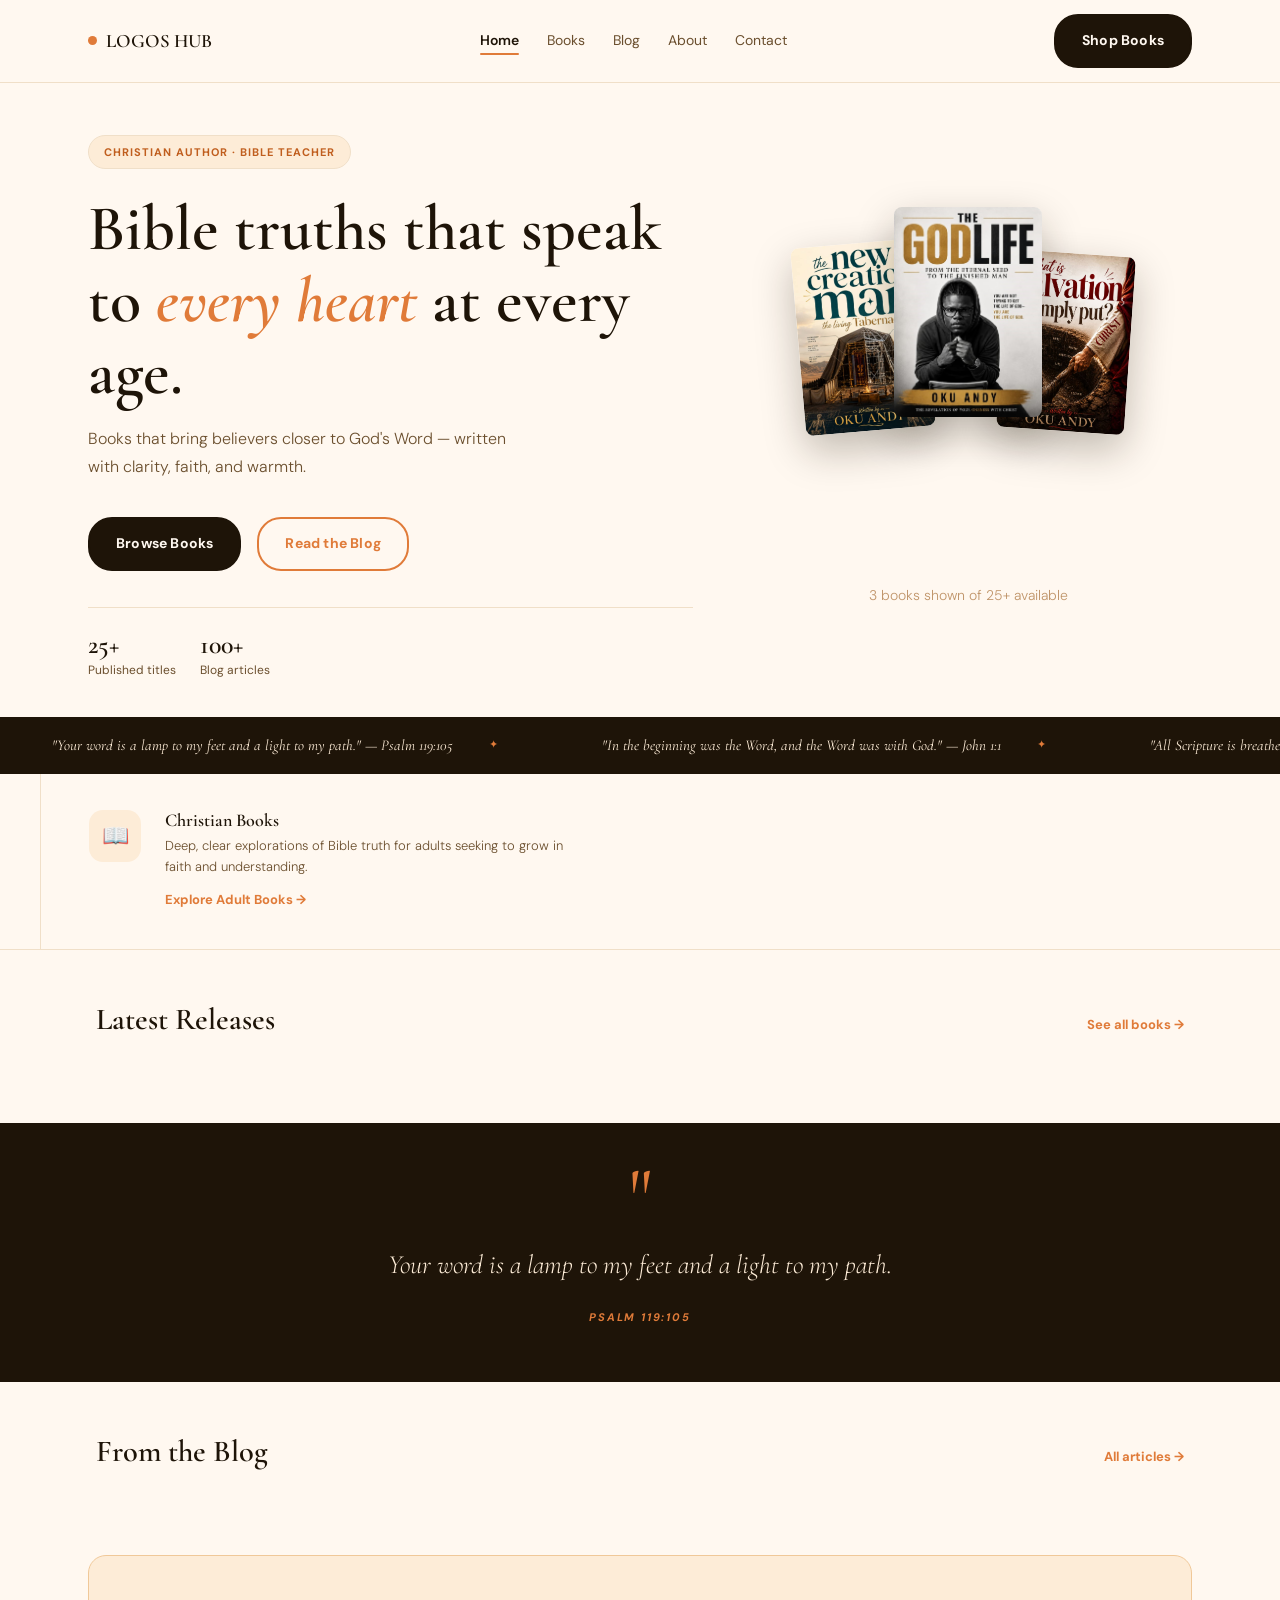
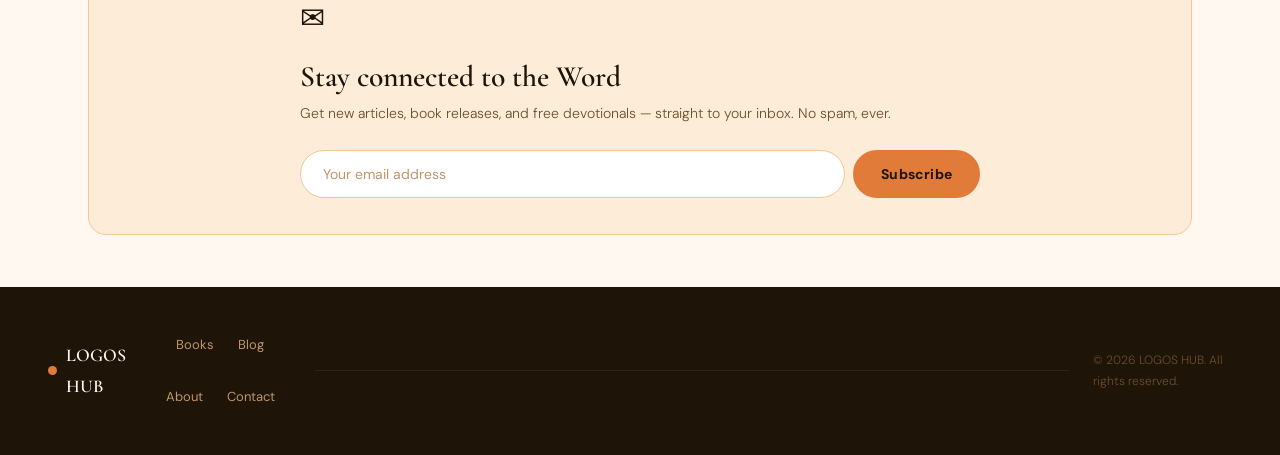
==== commit f64d7c81: "UI edits plus payment setup" ====
--- a/index.html
+++ b/index.html
@@ -3,9 +3,9 @@
 <head>
   <meta charset="UTF-8">
   <meta name="viewport" content="width=device-width, initial-scale=1.0">
-  <title>Aionios Life — Bible Books for Adults | Nigerian Christian Author</title>
-  <meta name="description" content="Aionios Life is the official website of a Nigerian Christian author. Discover Bible-based books for adult believers, read devotionals, and purchase directly.">
-  <meta property="og:title" content="Aionios Life — Bible Books for Every Heart">
+  <title>LOGOS HUB — Bible Books for Adults | Nigerian Christian Author</title>
+  <meta name="description" content="LOGOS HUB is the official website of a Nigerian Christian author. Discover Bible-based books for adult believers, read devotionals, and purchase directly.">
+  <meta property="og:title" content="LOGOS HUB — Bible Books for Every Heart">
   <meta property="og:description" content="Bible truths that speak to every heart. Books for adult believers by a Nigerian Christian author.">
   <meta property="og:type" content="website">
   <link rel="preconnect" href="https://fonts.googleapis.com">
@@ -19,9 +19,9 @@
        ============================================================ -->
   <header class="site-header">
     <nav class="nav-inner" aria-label="Main navigation">
-      <a href="index.html" class="nav-logo page-link" aria-label="Aionios Life — Home">
+      <a href="index.html" class="nav-logo page-link" aria-label="LOGOS HUB — Home">
         <span class="logo-dot" aria-hidden="true"></span>
-        Aionios Life
+        LOGOS HUB
       </a>
 
       <!-- Desktop nav links (hidden on mobile) -->
@@ -102,33 +102,33 @@
         <div class="hero-visual-wrap">
           <div class="hero-books" role="list" aria-label="Featured books">
 
-            <!-- Book A — In Him Realities (tilted left) -->
-            <a href="book-detail.html?slug=in-him-realities"
+            <!-- Book A — New Creation Man (tilted left) -->
+            <a href="book-detail.html?slug=new-creation-man"
                class="hero-book hero-book--a page-link"
                role="listitem"
-               aria-label="View In Him Realities">
-              <img src="images/in him realities.jpeg"
-                   alt="Book cover: In Him Realities"
+               aria-label="View New Creation Man">
+              <img src="images/new creation man.jpeg"
+                   alt="Book cover: New Creation Man"
                    loading="eager">
             </a>
 
-            <!-- Book B — Redemption Realities (centre, front) -->
-            <a href="book-detail.html?slug=redemption-realities"
+            <!-- Book B — The God Life (centre, front) -->
+            <a href="book-detail.html?slug=the-god-life"
                class="hero-book hero-book--b page-link"
                role="listitem"
-               aria-label="View Redemption Realities">
-              <img src="images/redemption realities.jpeg"
-                   alt="Book cover: Redemption Realities"
+               aria-label="View The God Life">
+              <img src="images/the God life.jpeg"
+                   alt="Book cover: The God Life"
                    loading="eager">
             </a>
 
-            <!-- Book C — Spiritual Warfare (tilted right) -->
-            <a href="book-detail.html?slug=spiritual-warfare"
+            <!-- Book C — Salvation Simply Put (tilted right) -->
+            <a href="book-detail.html?slug=salvation-simply-put"
                class="hero-book hero-book--c page-link"
                role="listitem"
-               aria-label="View Spiritual Warfare">
-              <img src="images/Spiritual warfare.jpeg"
-                   alt="Book cover: Spiritual Warfare"
+               aria-label="View Salvation Simply Put">
+              <img src="images/salvation simply put.jpeg"
+                   alt="Book cover: Salvation Simply Put"
                    loading="eager">
             </a>
 
@@ -190,87 +190,8 @@
           <a href="books.html" class="section-link page-link">See all books →</a>
         </div>
 
-        <div class="books-grid">
-
-          <!-- Book 1 — In Him: Realities (real image) -->
-          <a href="book-detail.html?slug=in-him-realities" class="book-card reveal-child page-link" data-category="adult">
-            <div class="book-card-cover">
-              <img src="images/in him realities.jpeg" alt="Book cover: In Him — Realities" loading="eager">
-            </div>
-            <div class="book-card-body">
-              <span class="book-card-genre book-card-genre--adult">Adult</span>
-              <h3 class="book-card-title">In Him: Realities</h3>
-              <div class="book-card-footer">
-                <span class="book-card-price">₦3,500</span>
-                <span class="book-card-buy" aria-label="Buy In Him Realities">Buy</span>
-              </div>
-            </div>
-          </a>
-
-          <!-- Book 2 — Redemption Realities (real image) -->
-          <a href="book-detail.html?slug=redemption-realities" class="book-card reveal-child page-link" data-category="adult">
-            <div class="book-card-cover">
-              <img src="images/redemption realities.jpeg" alt="Book cover: Redemption Realities" loading="eager">
-            </div>
-            <div class="book-card-body">
-              <span class="book-card-genre book-card-genre--adult">Adult</span>
-              <h3 class="book-card-title">Redemption Realities</h3>
-              <div class="book-card-footer">
-                <span class="book-card-price">₦3,200</span>
-                <span class="book-card-buy" aria-label="Buy Redemption Realities">Buy</span>
-              </div>
-            </div>
-          </a>
-
-          <!-- Book 3 — Sonship Realities -->
-          <a href="book-detail.html?slug=sonship-realities" class="book-card reveal-child page-link" data-category="adult">
-            <div class="book-card-cover">
-              <img src="images/sonship realities.jpeg" alt="Book cover: Sonship Realities" loading="eager">
-            </div>
-            <div class="book-card-body">
-              <span class="book-card-genre book-card-genre--adult">Adult</span>
-              <h3 class="book-card-title">Sonship Realities</h3>
-              <div class="book-card-footer">
-                <span class="book-card-price">₦2,800</span>
-                <span class="book-card-buy" aria-label="Buy Sonship Realities">Buy</span>
-              </div>
-            </div>
-          </a>
-
-          <!-- CHILDREN'S BOOK CARDS — hidden per author request; restore when ready
-          <a href="book-detail.html?slug=bible-tales-for-little-hearts" class="book-card reveal-child page-link" data-category="children">
-            <div class="book-card-cover">
-              <div class="book-cover-placeholder" style="background-color: #2a4a2e;">
-                <div class="book-cover-placeholder-title" style="color: #c8e6c9;">Bible Tales for Little Hearts</div>
-              </div>
-            </div>
-            <div class="book-card-body">
-              <span class="book-card-genre book-card-genre--children">Children</span>
-              <h3 class="book-card-title">Bible Tales for Little Hearts</h3>
-              <div class="book-card-footer">
-                <span class="book-card-price">₦2,000</span>
-                <span class="book-card-buy" aria-label="Buy Bible Tales for Little Hearts">Buy</span>
-              </div>
-            </div>
-          </a>
-
-          <a href="book-detail.html?slug=gods-big-promise" class="book-card reveal-child page-link" data-category="children">
-            <div class="book-card-cover">
-              <div class="book-cover-placeholder" style="background-color: #c05e1e;">
-                <div class="book-cover-placeholder-title" style="color: #fff8f0;">God's Big Promise</div>
-              </div>
-            </div>
-            <div class="book-card-body">
-              <span class="book-card-genre book-card-genre--children">Children</span>
-              <h3 class="book-card-title">God's Big Promise</h3>
-              <div class="book-card-footer">
-                <span class="book-card-price">₦2,200</span>
-                <span class="book-card-buy" aria-label="Buy God's Big Promise">Buy</span>
-              </div>
-            </div>
-          </a>
-          -->
-
+        <div class="books-grid" id="latestReleasesGrid">
+          <!-- Populated dynamically by home.js from books.js data -->
         </div>
       </div>
     </section>
@@ -333,9 +254,9 @@
        ============================================================ -->
   <footer class="site-footer">
     <div class="footer-inner">
-      <a href="index.html" class="footer-logo page-link" aria-label="Aionios Life — Home">
+      <a href="index.html" class="footer-logo page-link" aria-label="LOGOS HUB — Home">
         <span class="logo-dot" aria-hidden="true"></span>
-        Aionios Life
+        LOGOS HUB
       </a>
       <nav class="footer-nav" aria-label="Footer navigation">
         <a href="books.html"   class="footer-link page-link">Books</a>
@@ -344,7 +265,7 @@
         <a href="contact.html" class="footer-link page-link">Contact</a>
       </nav>
       <hr class="footer-divider">
-      <p class="footer-copy">© 2026 Aionios Life. All rights reserved.</p>
+      <p class="footer-copy">&copy; 2026 LOGOS HUB. All rights reserved.</p>
     </div>
   </footer>
 
@@ -352,6 +273,7 @@
        SCRIPTS
        nav.js runs on every page — mobile menu + scroll header
        ============================================================ -->
+  <script src="js/books.js" defer></script>
   <script src="js/home.js" defer></script>
   <script src="js/nav.js" defer></script>
   <script src="js/reveal.js" defer></script>
--- a/css/style.css
+++ b/css/style.css
@@ -1,5 +1,5 @@
 /* ============================================================
-   AIONIOS LIFE — Shared Stylesheet
+   LOGOS HUB — Shared Stylesheet
    Mobile-first. All breakpoints use min-width only.
    Fonts: Cormorant Garamond (serif) · DM Sans (body/UI)
    ============================================================ */
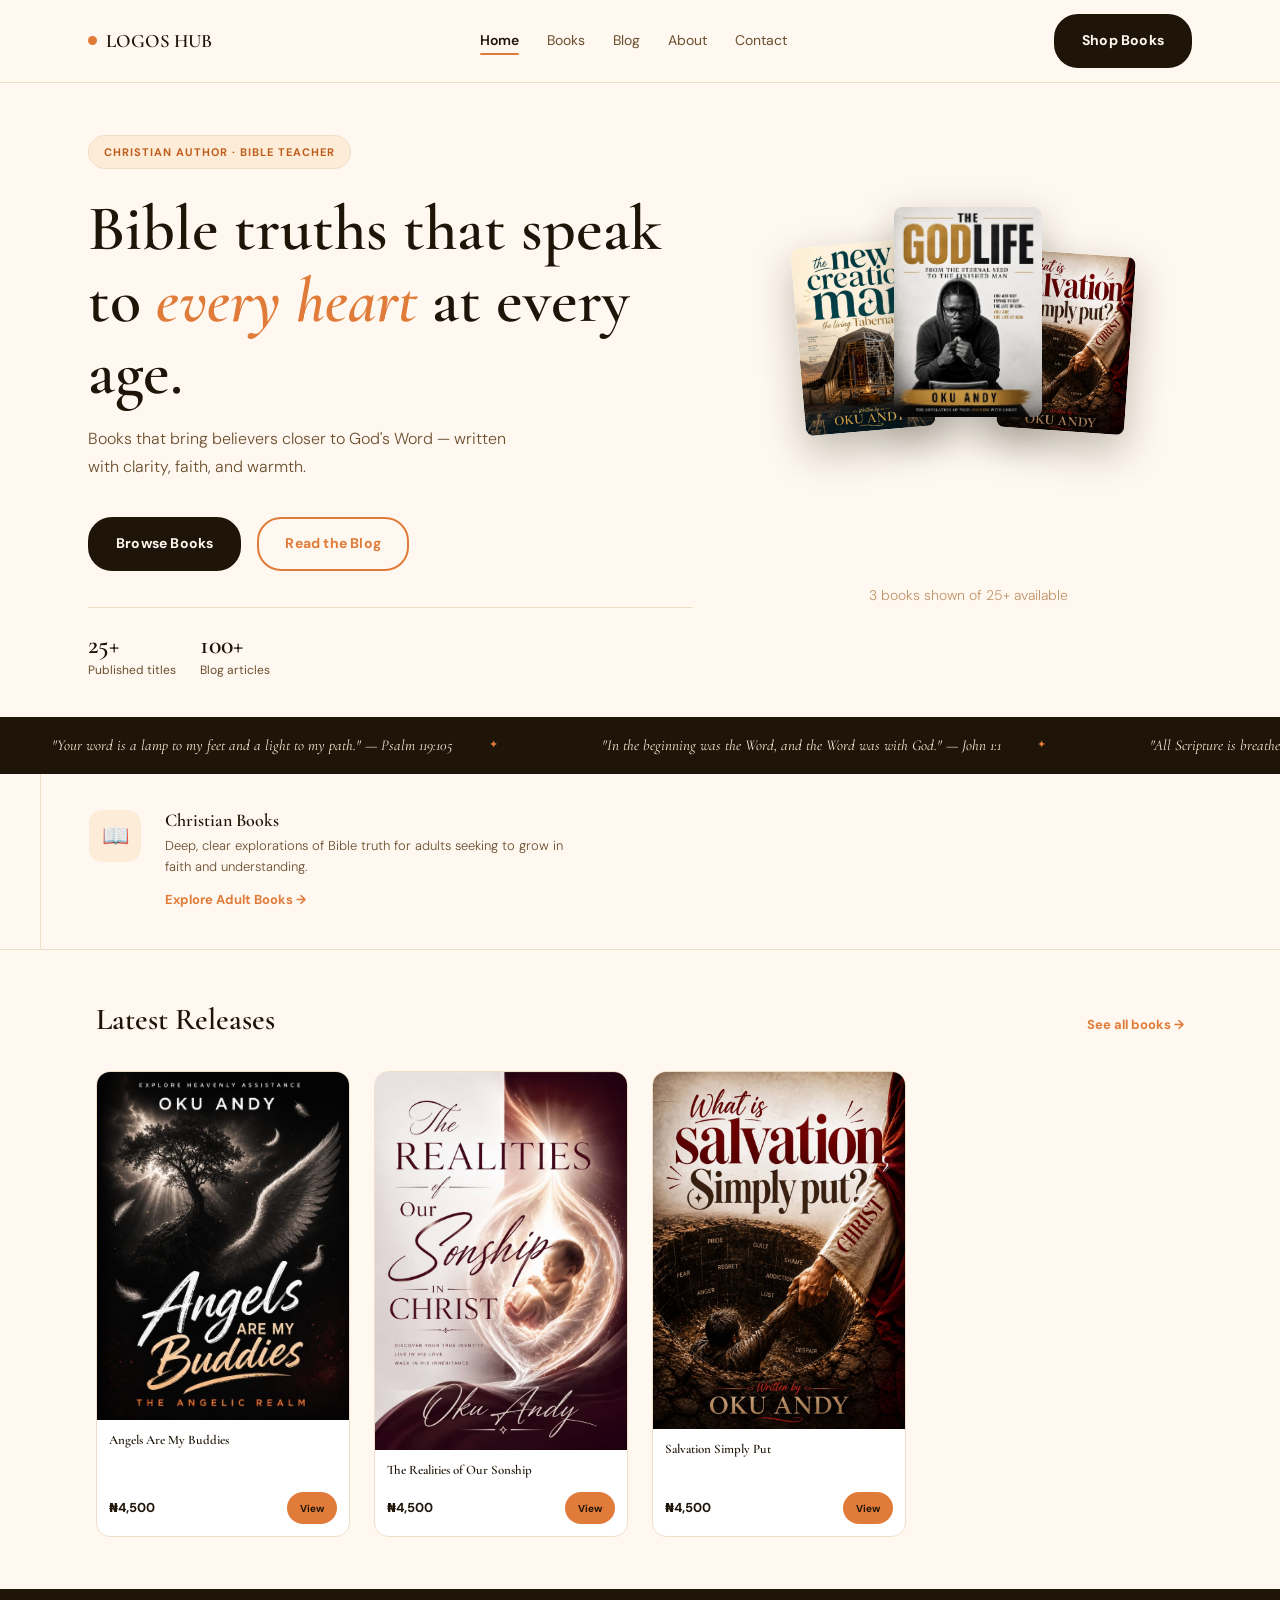
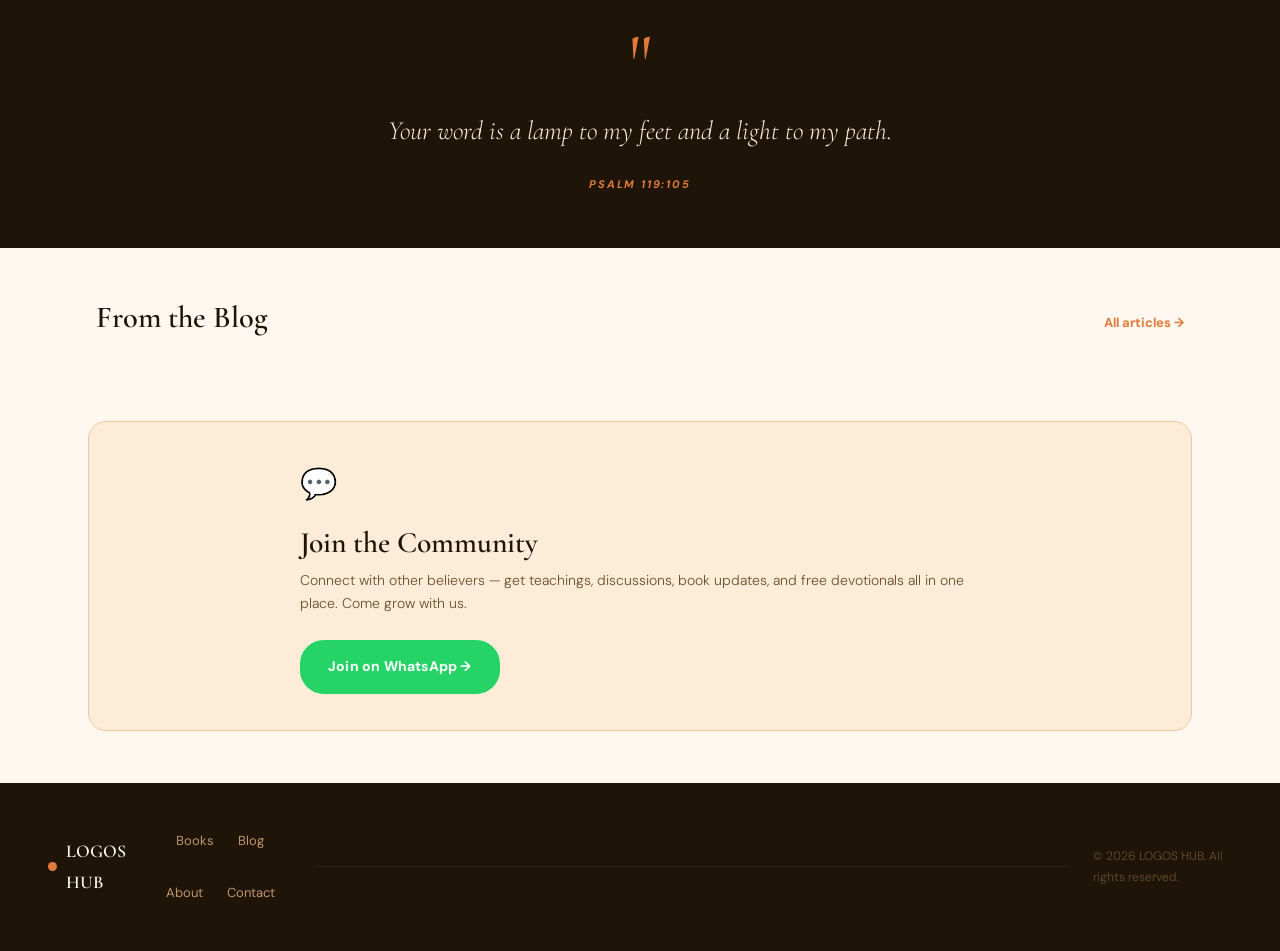
==== commit 48c7d258: "Whatsapp and telegram added." ====
--- a/index.html
+++ b/index.html
@@ -224,26 +224,21 @@
       </div>
     </section>
 
-    <!-- ── 7. NEWSLETTER ──────────────────────────────────────── -->
-    <section class="newsletter reveal" aria-labelledby="newsletterTitle">
+    <!-- ── 7. COMMUNITY INVITE ───────────────────────────────────── -->
+    <section class="newsletter reveal" aria-labelledby="communityTitle">
       <div class="newsletter-inner">
-        <span class="newsletter-icon" aria-hidden="true">✉️</span>
-        <h2 class="newsletter-title" id="newsletterTitle">Stay connected to the Word</h2>
-        <p class="newsletter-desc">Get new articles, book releases, and free devotionals — straight to your inbox. No spam, ever.</p>
-        <!-- Replace action with your Mailchimp embed form URL -->
-        <form class="newsletter-form" action="#mailchimp-action" method="post" id="newsletterForm" novalidate>
-          <label for="newsletterEmail" class="sr-only">Your email address</label>
-          <input
-            type="email"
-            id="newsletterEmail"
-            name="EMAIL"
-            class="newsletter-input"
-            placeholder="Your email address"
-            required
-            aria-required="true"
-          >
-          <button type="submit" class="btn btn-orange">Subscribe</button>
-        </form>
+        <span class="newsletter-icon" aria-hidden="true">💬</span>
+        <h2 class="newsletter-title" id="communityTitle">Join the Community</h2>
+        <p class="newsletter-desc">Connect with other believers — get teachings, discussions, book updates, and free devotionals all in one place. Come grow with us.</p>
+        <div class="newsletter-form">
+          <a
+            href="https://chat.whatsapp.com/EqP9nsb1FS9L6CQT7eXwUk?s=cl&p=a&mlu=4"
+            class="btn btn-whatsapp"
+            target="_blank"
+            rel="noopener noreferrer"
+            id="whatsappCommunityBtn"
+          >Join on WhatsApp →</a>
+        </div>
       </div>
     </section>
 
--- a/css/style.css
+++ b/css/style.css
@@ -288,6 +288,19 @@
   color: var(--color-cream);
 }
 
+/* WhatsApp community CTA — uses brand green */
+.btn-whatsapp {
+  background-color: #25D366;
+  color: #fff;
+  border-color: #25D366;
+}
+.btn-whatsapp:hover {
+  background-color: #1ebe57;
+  border-color: #1ebe57;
+  color: #fff;
+  box-shadow: 0 4px 22px rgba(37, 211, 102, 0.38);
+}
+
 /* ============================================================
    Site Header & Navigation
    ============================================================ */
